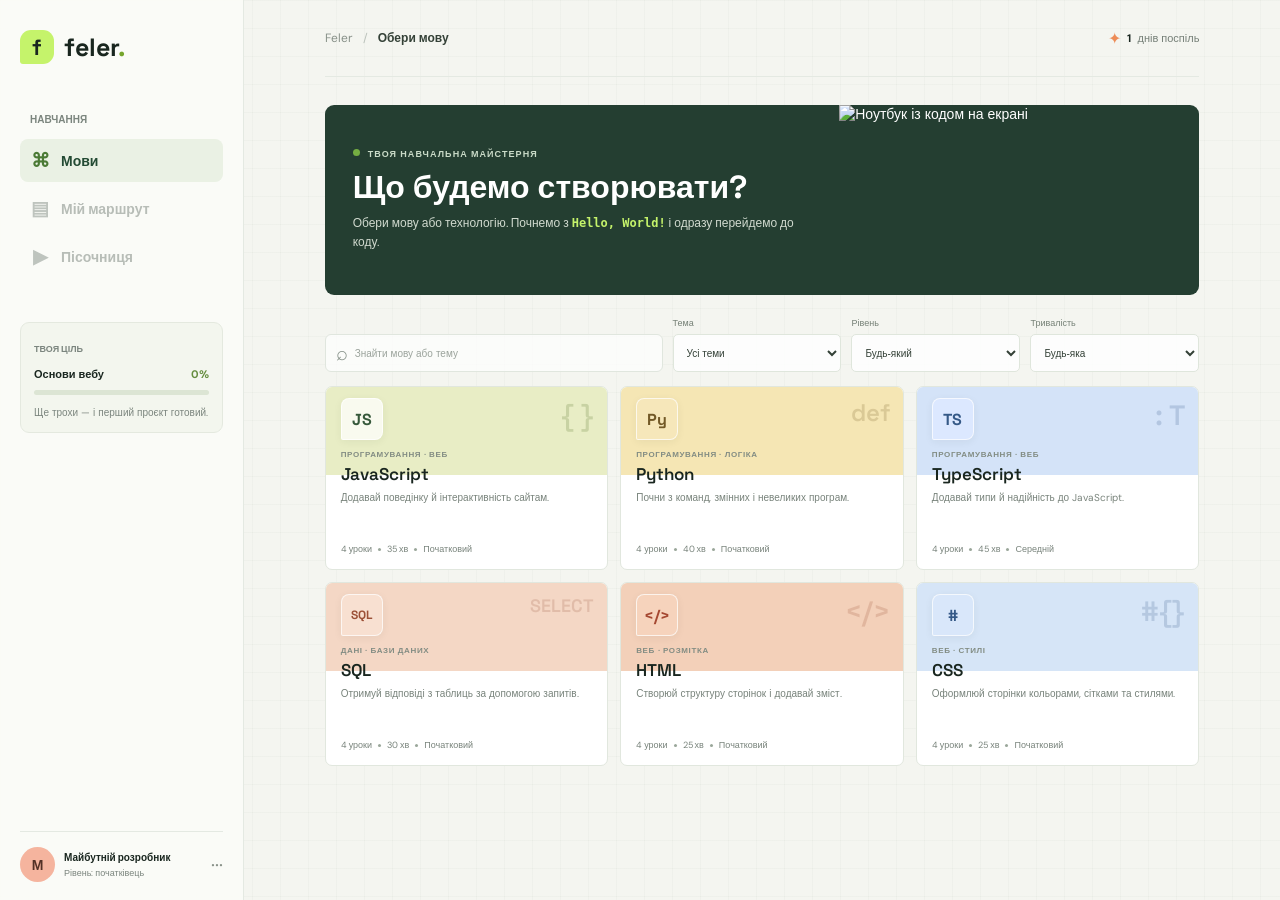
==== feler/index.html @ 8ee1173e "Add files via upload" ====
<!DOCTYPE html>
<html lang="uk">
<head>
    <meta charset="UTF-8">
    <meta name="viewport" content="width=device-width, initial-scale=1.0">
    <meta name="theme-color" content="#f4f5f0">
    <meta name="description" content="Feler — інтерактивні маршрути з JavaScript, TypeScript, Python, SQL, HTML та CSS.">
    <title>Feler — вчися створювати веб</title>
    <link rel="preconnect" href="https://fonts.googleapis.com">
    <link rel="preconnect" href="https://fonts.gstatic.com" crossorigin>
    <link href="https://fonts.googleapis.com/css2?family=DM+Sans:wght@400;500;600;700&family=Space+Grotesk:wght@500;600;700&display=swap" rel="stylesheet">
    <link rel="stylesheet" href="https://cdnjs.cloudflare.com/ajax/libs/codemirror/5.65.16/codemirror.min.css">
    <link rel="stylesheet" href="https://cdnjs.cloudflare.com/ajax/libs/codemirror/5.65.16/theme/material-darker.min.css">
    <link rel="stylesheet" href="style.css">
    <script src="https://cdnjs.cloudflare.com/ajax/libs/codemirror/5.65.16/codemirror.min.js" defer></script>
    <script src="https://cdnjs.cloudflare.com/ajax/libs/codemirror/5.65.16/mode/javascript/javascript.min.js" defer></script>
    <script src="https://cdnjs.cloudflare.com/ajax/libs/codemirror/5.65.16/mode/python/python.min.js" defer></script>
    <script src="https://cdnjs.cloudflare.com/ajax/libs/codemirror/5.65.16/mode/sql/sql.min.js" defer></script>
    <script src="https://cdnjs.cloudflare.com/ajax/libs/codemirror/5.65.16/mode/css/css.min.js" defer></script>
    <script src="https://cdnjs.cloudflare.com/ajax/libs/codemirror/5.65.16/mode/xml/xml.min.js" defer></script>
    <script src="https://cdnjs.cloudflare.com/ajax/libs/codemirror/5.65.16/mode/htmlmixed/htmlmixed.min.js" defer></script>
    <script src="scvirt.js" defer></script>
</head>
<body>
    <div class="app-shell">
        <aside class="sidebar" aria-label="Основна навігація">
            <a class="brand" href="#home" aria-label="Feler, на головну">
                <span class="brand-mark">f</span><span>feler<span class="brand-dot">.</span></span>
            </a>
            <p class="nav-caption">НАВЧАННЯ</p>
            <nav class="side-nav">
                <a class="nav-link is-active" href="#languageGate" id="navLanguages"><span class="nav-icon">⌘</span>Мови</a>
                <a class="nav-link" href="#lessonRail" id="navRoute"><span class="nav-icon">▤</span>Мій маршрут</a>
                <a class="nav-link" href="#sandbox" id="navSandbox"><span class="nav-icon">▶</span>Пісочниця</a>
            </nav>
            <div class="sidebar-course">
                <span class="mini-label">ТВОЯ ЦІЛЬ</span>
                <div class="goal-row"><span>Основи вебу</span><span id="sidebarProgress">0%</span></div>
                <div class="progress-track"><span id="sidebarProgressBar"></span></div>
                <p>Ще трохи — і перший проєкт готовий.</p>
            </div>
            <div class="sidebar-bottom">
                <div class="avatar">М</div>
                <div><strong>Майбутній розробник</strong><span>Рівень: початківець</span></div>
                <span class="more-icon" aria-hidden="true">···</span>
            </div>
        </aside>

        <main id="home" class="main-content">
            <header class="topbar">
                <div class="breadcrumb"><span>Feler</span><span class="crumb-slash">/</span><strong id="breadcrumbLabel">Обери мову</strong></div>
                <div class="topbar-actions">
                    <span class="streak"><span aria-hidden="true">✦</span> <strong id="streakCount">0</strong> днів поспіль</span>
                    <button class="change-language" id="changeLanguage" type="button">Змінити мову</button>
                </div>
            </header>

            <section class="language-gate" id="languageGate" aria-labelledby="languageTitle">
                <div class="language-intro">
                    <div>
                        <p class="eyebrow"><span class="status-dot"></span> ТВОЯ НАВЧАЛЬНА МАЙСТЕРНЯ</p>
                        <h1 id="languageTitle">Що будемо створювати?</h1>
                        <p>Обери мову або технологію. Почнемо з <code>Hello, World!</code> і одразу перейдемо до коду.</p>
                    </div>
                    <img src="https://images.unsplash.com/photo-1498050108023-c5249f4df085?auto=format&fit=crop&w=720&q=80" alt="Ноутбук із кодом на екрані" loading="lazy">
                </div>
                <div class="track-filters" role="group" aria-label="Фільтри навчальних маршрутів">
                    <label class="search-box"><span aria-hidden="true">⌕</span><input id="trackSearch" type="search" placeholder="Знайти мову або тему" aria-label="Знайти мову або тему"></label>
                    <label class="track-filter">Тема<select id="trackTopic"><option value="all">Усі теми</option><option value="web">Веб</option><option value="data">Дані</option><option value="logic">Логіка</option></select></label>
                    <label class="track-filter">Рівень<select id="trackLevel"><option value="all">Будь-який</option><option value="beginner">Початковий</option><option value="intermediate">Середній</option></select></label>
                    <label class="track-filter">Тривалість<select id="trackDuration"><option value="all">Будь-яка</option><option value="short">До 30 хв</option><option value="long">Понад 30 хв</option></select></label>
                </div>
                <div class="track-grid" id="trackGrid">
                    <button class="track-card track-js" type="button" data-track-choice="javascript" data-topic="web logic" data-level="beginner" data-time="35" data-search="javascript js веб логіка інтерактив"><span class="track-symbol">JS</span><span class="track-category">ПРОГРАМУВАННЯ · ВЕБ</span><strong>JavaScript</strong><span class="track-description">Додавай поведінку й інтерактивність сайтам.</span><span class="track-meta">4 уроки <i></i> 35 хв <i></i> Початковий</span></button>
                    <button class="track-card track-python" type="button" data-track-choice="python" data-topic="data logic" data-level="beginner" data-time="40" data-search="python автоматизація дані логіка"><span class="track-symbol">Py</span><span class="track-category">ПРОГРАМУВАННЯ · ЛОГІКА</span><strong>Python</strong><span class="track-description">Почни з команд, змінних і невеликих програм.</span><span class="track-meta">4 уроки <i></i> 40 хв <i></i> Початковий</span></button>
                    <button class="track-card track-typescript" type="button" data-track-choice="typescript" data-topic="web logic" data-level="intermediate" data-time="45" data-search="typescript ts веб типи"><span class="track-symbol">TS</span><span class="track-category">ПРОГРАМУВАННЯ · ВЕБ</span><strong>TypeScript</strong><span class="track-description">Додавай типи й надійність до JavaScript.</span><span class="track-meta">4 уроки <i></i> 45 хв <i></i> Середній</span></button>
                    <button class="track-card track-sql" type="button" data-track-choice="sql" data-topic="data" data-level="beginner" data-time="30" data-search="sql база даних запити"><span class="track-symbol">SQL</span><span class="track-category">ДАНІ · БАЗИ ДАНИХ</span><strong>SQL</strong><span class="track-description">Отримуй відповіді з таблиць за допомогою запитів.</span><span class="track-meta">4 уроки <i></i> 30 хв <i></i> Початковий</span></button>
                    <button class="track-card track-html" type="button" data-track-choice="html" data-topic="web" data-level="beginner" data-time="25" data-search="html розмітка структура веб"><span class="track-symbol">&lt;/&gt;</span><span class="track-category">ВЕБ · РОЗМІТКА</span><strong>HTML</strong><span class="track-description">Створюй структуру сторінок і додавай зміст.</span><span class="track-meta">4 уроки <i></i> 25 хв <i></i> Початковий</span></button>
                    <button class="track-card track-css" type="button" data-track-choice="css" data-topic="web" data-level="beginner" data-time="25" data-search="css стилі дизайн веб"><span class="track-symbol">#</span><span class="track-category">ВЕБ · СТИЛІ</span><strong>CSS</strong><span class="track-description">Оформлюй сторінки кольорами, сітками та стилями.</span><span class="track-meta">4 уроки <i></i> 25 хв <i></i> Початковий</span></button>
                </div>
                <p class="empty-state" id="emptyTracks" hidden>За цими фільтрами маршрутів не знайдено.</p>
            </section>

            <section class="welcome-row" aria-labelledby="welcomeTitle">
                <div>
                    <p class="eyebrow"><span class="status-dot"></span> ТВОЯ НАВЧАЛЬНА МАЙСТЕРНЯ</p>
                    <h1 id="welcomeTitle">Привіт, творцю<span class="heading-mark">.</span></h1>
                    <p class="welcome-copy">Сьогодні — чудовий день, щоб написати перший рядок коду.</p>
                </div>
                <div class="date-chip"><span class="date-icon">◷</span><span id="todayLabel">Твій темп — твоя сила</span></div>
            </section>

            <section class="feature-banner" aria-labelledby="featureTitle">
                <div class="feature-copy">
                    <span class="feature-tag"><span class="tag-dot"></span> ПРОДОВЖУЙ НАВЧАННЯ</span>
                    <h2 id="featureTitle">Веб починається<br>з <em>одного рядка.</em></h2>
                    <p>Збери свій перший інтерактивний сайт — крок за кроком, без зайвої теорії.</p>
                    <a class="feature-button" href="#courses">До уроків <span aria-hidden="true">↗</span></a>
                </div>
                <div class="feature-visual">
                    <img src="https://images.unsplash.com/photo-1498050108023-c5249f4df085?auto=format&fit=crop&w=1100&q=85" alt="Робоче місце розробника з відкритим ноутбуком" loading="lazy">
                    <div class="image-caption"><span class="caption-dot"></span> Твій наступний проєкт чекає</div>
                    <div class="floating-code" aria-hidden="true"><span>01</span> &lt;hello world /&gt;</div>
                </div>
            </section>

            <section class="directions-section" id="directions" aria-labelledby="directionsTitle">
                <div class="section-heading directions-heading">
                    <div><p class="eyebrow">ЗНАЙДИ СВІЙ ШЛЯХ</p><h2 id="directionsTitle">Куди веде код?</h2></div>
                    <p class="directions-intro">Обери напрям — почати можна з нуля.</p>
                </div>
                <div class="direction-grid">
                    <a class="direction-card direction-frontend" href="#courses" data-direction="frontend">
                        <span class="direction-icon" aria-hidden="true">&lt;/&gt;</span>
                        <span class="direction-kicker">01 · ІНТЕРФЕЙСИ</span>
                        <strong>Фронтенд</strong>
                        <span class="direction-description">Створюй сторінки, якими зручно користуватися.</span>
                        <span class="direction-languages">HTML <i></i> CSS <i></i> JavaScript</span>
                    </a>
                    <a class="direction-card direction-backend" href="#courses" data-direction="backend">
                        <span class="direction-icon" aria-hidden="true">{ }</span>
                        <span class="direction-kicker">02 · СЕРВЕРИ Й ДАНІ</span>
                        <strong>Бекенд</strong>
                        <span class="direction-description">Розбирайся, як працюють API, сервери та бази даних.</span>
                        <span class="direction-languages">Node.js <i></i> Python <i></i> SQL</span>
                    </a>
                    <a class="direction-card direction-python" href="#sandbox" data-direction="python">
                        <span class="direction-icon" aria-hidden="true">Py</span>
                        <span class="direction-kicker">03 · АВТОМАТИЗАЦІЯ</span>
                        <strong>Python і дані</strong>
                        <span class="direction-description">Почни з простих програм і досліджуй дані.</span>
                        <span class="direction-languages">Python <i></i> алгоритми <i></i> дані</span>
                    </a>
                </div>
            </section>

            <section class="learning-section" id="courses" aria-labelledby="coursesTitle">
                <div class="section-heading">
                    <div><p class="eyebrow">МАРШРУТ НАВЧАННЯ</p><h2 id="coursesTitle">Обери наступний крок</h2></div>
                    <label class="search-box"><span aria-hidden="true">⌕</span><input id="courseSearch" type="search" placeholder="Знайти урок" aria-label="Знайти урок"></label>
                </div>
                <div class="filter-row" role="group" aria-label="Фільтр уроків">
                    <button class="filter-chip is-selected" type="button" data-filter="all">Усі теми <span>05</span></button>
                    <button class="filter-chip" type="button" data-filter="frontend">Фронтенд</button>
                    <button class="filter-chip" type="button" data-filter="html">HTML</button>
                    <button class="filter-chip" type="button" data-filter="css">CSS</button>
                    <button class="filter-chip" type="button" data-filter="js">JavaScript</button>
                    <button class="filter-chip" type="button" data-filter="backend">Бекенд</button>
                    <button class="filter-chip" type="button" data-filter="python">Python</button>
                </div>
                <div class="course-grid" id="courseGrid">
                    <article class="course-card" data-course="html" data-title="Структура вебсторінки">
                        <div class="course-art art-html"><span class="art-symbol">&lt;/&gt;</span><span class="art-index">01 / 05</span></div>
                        <div class="course-body"><div class="course-meta"><span class="course-type">HTML · ОСНОВИ</span><span class="course-time">12 хв</span></div><h3>Структура вебсторінки</h3><p>Теги, заголовки та семантика — закладаємо фундамент.</p><div class="course-footer"><span class="lesson-state" data-state="html">Ще не розпочато</span><button class="lesson-button" type="button" data-lesson="html" aria-label="Відкрити урок про HTML">↗</button></div></div>
                    </article>
                    <article class="course-card" data-course="css" data-title="Стилі та композиція">
                        <div class="course-art art-css"><span class="art-symbol">{ }</span><span class="art-index">02 / 05</span></div>
                        <div class="course-body"><div class="course-meta"><span class="course-type">CSS · ДИЗАЙН</span><span class="course-time">18 хв</span></div><h3>Стилі та композиція</h3><p>Кольори, відступи й адаптивна сітка для твого сайту.</p><div class="course-footer"><span class="lesson-state" data-state="css">Ще не розпочато</span><button class="lesson-button" type="button" data-lesson="css" aria-label="Відкрити урок про CSS">↗</button></div></div>
                    </article>
                    <article class="course-card" data-course="js" data-title="Перший інтерактив">
                        <div class="course-art art-js"><span class="art-symbol">JS</span><span class="art-index">03 / 05</span></div>
                        <div class="course-body"><div class="course-meta"><span class="course-type">JAVASCRIPT · ЛОГІКА</span><span class="course-time">20 хв</span></div><h3>Перший інтерактив</h3><p>Змінні та функції оживлять будь-яку вебсторінку.</p><div class="course-footer"><span class="lesson-state" data-state="js">Ще не розпочато</span><button class="lesson-button" type="button" data-lesson="js" aria-label="Відкрити урок про JavaScript">↗</button></div></div>
                    </article>
                    <article class="course-card" data-course="backend" data-title="Відповідь сервера">
                        <div class="course-art art-backend"><span class="art-symbol">API</span><span class="art-index">04 / 05</span></div>
                        <div class="course-body"><div class="course-meta"><span class="course-type">БЕКЕНД · NODE.JS</span><span class="course-time">15 хв</span></div><h3>Відповідь сервера</h3><p>Побач, як сервер повертає відповідь на запит.</p><div class="course-footer"><span class="lesson-state" data-state="backend">Ще не розпочато</span><button class="lesson-button" type="button" data-lesson="backend" aria-label="Відкрити урок про відповідь сервера">↗</button></div></div>
                    </article>
                    <article class="course-card" data-course="python" data-title="Перші кроки з Python">
                        <div class="course-art art-python"><span class="art-symbol">Py</span><span class="art-index">05 / 05</span></div>
                        <div class="course-body"><div class="course-meta"><span class="course-type">PYTHON · ОСНОВИ</span><span class="course-time">12 хв</span></div><h3>Перші кроки з Python</h3><p>Змінні, виведення тексту та проста функція.</p><div class="course-footer"><span class="lesson-state" data-state="python">Ще не розпочато</span><button class="lesson-button" type="button" data-lesson="python" aria-label="Відкрити урок про Python">↗</button></div></div>
                    </article>
                </div>
                <p class="empty-state" id="emptyState" hidden>За цим запитом уроків не знайдено.</p>
            </section>

            <section class="sandbox-section" id="sandbox" aria-labelledby="sandboxTitle">
                <div class="section-heading sandbox-heading">
                    <div><p class="eyebrow" id="trackEyebrow">ТВІЙ МАРШРУТ</p><h2 id="sandboxTitle">Пісочниця коду</h2></div>
                    <label class="language-picker">Мова
                        <select id="sandboxLanguage" aria-label="Мова програмування">
                            <option value="html">HTML</option>
                            <option value="css">CSS</option>
                            <option value="javascript">JavaScript</option>
                                <option value="typescript">TypeScript</option>
                            <option value="python">Python</option>
                                <option value="sql">SQL</option>
                        </select>
                    </label>
                </div>
                <div class="route-progress" id="routeProgress" hidden>
                    <div class="route-progress-heading"><strong id="routeName"></strong><span id="routeProgressLabel"></span></div>
                    <div class="progress-track"><span id="routeProgressBar"></span></div>
                    <nav class="lesson-rail" id="lessonRail" aria-label="Уроки маршруту"></nav>
                </div>
                <div class="sandbox-panel">
                    <div class="sandbox-editor editor-wrap">
                        <div class="editor-topbar"><div class="window-dots"><i></i><i></i><i></i></div><span id="sandboxFilename">index.html</span><button class="reset-button" id="resetSandbox" type="button" title="Відновити приклад" aria-label="Відновити приклад">↺</button></div>
                        <label class="visually-hidden" for="sandboxEditor">Код для пісочниці</label>
                        <div class="code-area sandbox-code-area"><span class="line-numbers" id="sandboxLineNumbers" aria-hidden="true">1</span><textarea id="sandboxEditor" spellcheck="false" autocapitalize="off" autocomplete="off" aria-label="Код для пісочниці"></textarea></div>
                        <div class="editor-footer"><span><span class="editor-status-dot"></span><span id="sandboxLanguageLabel">HTML</span></span><button class="run-button" id="runSandbox" type="button" aria-keyshortcuts="Control+Enter"><span aria-hidden="true">▶</span> Запустити й перевірити</button></div>
                    </div>
                    <div class="sandbox-output">
                        <div class="output-heading"><strong id="outputTitle">Попередній перегляд</strong><span class="output-live"><i></i> результат</span></div>
                        <iframe id="sandboxPreview" title="Результат виконання коду" sandbox="allow-scripts"></iframe>
                        <pre id="sandboxConsole" aria-live="polite" hidden></pre>
                    </div>
                </div>
                <p class="sandbox-hint" id="sandboxHint">Зміни приклад і натисни «Запустити й перевірити», щоб побачити результат.</p>
                <button class="next-lesson" id="nextLesson" type="button" hidden>Наступний урок <span aria-hidden="true">→</span></button>
            </section>

            <section class="practice-section" id="practice" aria-labelledby="practiceTitle">
                <div class="practice-heading"><div><p class="eyebrow">МІНІ-ПРАКТИКА</p><h2 id="practiceTitle">Закріпи знання</h2></div><span class="practice-level">Завдання 01 <span>·</span> легке</span></div>
                <div class="practice-panel">
                    <div class="challenge-copy"><span class="challenge-number" id="challengeNumber">01</span><h3 id="challengeTitle">Hello, World!</h3><div class="lesson-teaching"><p class="lesson-explanation" id="lessonExplanation"></p><div class="lesson-example"><div class="lesson-example-top"><span>Приклад</span><span id="lessonExampleLabel"></span></div><pre><code id="lessonExample"></code></pre></div><p class="lesson-example-result" id="lessonExampleResult"></p></div><p class="task-label">ТВОЄ ЗАВДАННЯ</p><p id="challengePrompt">Запусти першу програму й подивись на результат.</p><div class="lesson-tools"><button id="showHint" type="button">Підказка</button><button id="showSolution" type="button" disabled>Рішення</button></div><p class="lesson-hint" id="lessonHint" hidden></p><pre class="lesson-solution" id="lessonSolution" hidden></pre><div class="test-list"><span>✓</span> Перевірка результату</div><div class="feedback" id="feedback" role="status" aria-live="polite">Запусти код, щоб перевірити завдання.</div></div>
                    <div class="editor-wrap"><div class="editor-topbar"><div class="window-dots"><i></i><i></i><i></i></div><span id="editorFilename">script.js</span><button class="reset-button" id="resetCode" type="button" title="Відновити початковий код" aria-label="Відновити початковий код">↺</button></div><label class="visually-hidden" for="codeEditor">Редактор коду</label><div class="code-area"><span class="line-numbers" id="lineNumbers" aria-hidden="true">1<br>2<br>3</span><textarea id="codeEditor" spellcheck="false" autocapitalize="off" autocomplete="off" aria-label="Редактор коду"></textarea></div><div class="editor-footer"><span><span class="editor-status-dot"></span> JavaScript</span><button class="run-button" id="checkCode" type="button" aria-keyshortcuts="Control+Enter"><span aria-hidden="true">▶</span> Перевірити</button></div></div>
                </div>
            </section>

            <footer class="page-footer"><span>feler<span class="brand-dot">.</span> <span class="footer-note">Навчайся. Створюй. Повторюй.</span></span><a href="#home">Нагору ↑</a></footer>
        </main>
    </div>
</body>
</html>
---- feler/style.css ----
:root {
    color-scheme: light;
    --ink: #19261f;
    --muted: #7b857e;
    --line: #e4e9e2;
    --paper: #f4f5f0;
    --white: #fff;
    --green: #c5f36b;
    --green-dark: #244b34;
    --coral: #f17c61;
    --blue: #dce8ff;
    --display: "Space Grotesk", "Trebuchet MS", sans-serif;
    --body: "DM Sans", "Segoe UI", sans-serif;
}

* { box-sizing: border-box; }

html { scroll-behavior: smooth; scroll-padding-top: 28px; }

body {
    margin: 0;
    background-color: var(--paper);
    background-image: linear-gradient(rgba(34, 59, 42, .025) 1px, transparent 1px), linear-gradient(90deg, rgba(34, 59, 42, .025) 1px, transparent 1px);
    background-size: 28px 28px;
    color: var(--ink);
    font-family: var(--body);
    font-size: 14px;
    -webkit-font-smoothing: antialiased;
}

button, input, textarea { font: inherit; }
button, a { -webkit-tap-highlight-color: transparent; }
button:focus-visible, a:focus-visible, input:focus-visible, textarea:focus-visible { outline: 3px solid rgba(83, 132, 73, .55); outline-offset: 3px; }
a { color: inherit; text-decoration: none; }

.app-shell { min-height: 100vh; }

.sidebar {
    position: fixed;
    inset: 0 auto 0 0;
    z-index: 3;
    display: flex;
    width: 244px;
    flex-direction: column;
    padding: 30px 20px 18px;
    border-right: 1px solid var(--line);
    background: rgba(250, 251, 247, .95);
    backdrop-filter: blur(16px);
}

.brand { display: inline-flex; align-items: center; gap: 10px; width: fit-content; font: 700 25px var(--display); letter-spacing: 0; }
.brand-mark { display: grid; width: 34px; height: 34px; place-items: center; border-radius: 11px 11px 11px 3px; background: var(--green); font: 700 22px var(--display); }
.brand-dot, .heading-mark { color: #75a52d; }
.nav-caption, .mini-label, .eyebrow { color: var(--muted); font-size: 10px; font-weight: 700; letter-spacing: 0; }
.nav-caption { margin: 49px 0 13px 10px; }
.side-nav { display: grid; gap: 5px; }
.nav-link { display: flex; min-height: 43px; align-items: center; gap: 12px; padding: 0 11px; border-radius: 8px; color: #667169; font-weight: 600; transition: background .18s ease, color .18s ease; }
.nav-link:hover, .nav-link.is-active { background: #eaf1e4; color: var(--green-dark); }
.nav-link.is-active { font-weight: 700; }
.nav-icon { width: 18px; color: #758078; font-size: 19px; text-align: center; }
.nav-link.is-active .nav-icon { color: #4b7a35; }

.sidebar-course { margin-top: 44px; padding: 15px 13px 12px; border: 1px solid #e4e9df; border-radius: 9px; background: #f3f6ee; }
.mini-label { font-size: 9px; }
.goal-row { display: flex; justify-content: space-between; margin-top: 11px; font-size: 11px; font-weight: 700; }
.goal-row span:last-child { color: #658d3f; }
.progress-track { overflow: hidden; height: 5px; margin-top: 9px; border-radius: 8px; background: #dce5d4; }
.progress-track span { display: block; width: 0; height: 100%; border-radius: inherit; background: #81b33f; transition: width .45s ease; }
.sidebar-course p { margin: 10px 0 0; color: var(--muted); font-size: 10px; line-height: 1.5; }
.sidebar-bottom { display: flex; align-items: center; gap: 9px; margin-top: auto; padding: 15px 0 0; border-top: 1px solid var(--line); }
.avatar, .profile-button { display: grid; flex: 0 0 auto; width: 35px; height: 35px; place-items: center; border: 0; border-radius: 50%; background: #f5b49e; color: #543126; font-weight: 700; }
.sidebar-bottom strong, .sidebar-bottom span { display: block; }
.sidebar-bottom strong { font-size: 10px; }
.sidebar-bottom div:nth-child(2) span { margin-top: 3px; color: var(--muted); font-size: 9px; }
.more-icon { margin-left: auto; color: #889188; font-size: 20px; }

.main-content { max-width: 1520px; min-width: 0; margin-left: 244px; padding: 0 6.3% 30px; }
.topbar { display: flex; min-height: 77px; align-items: center; justify-content: space-between; border-bottom: 1px solid var(--line); }
.breadcrumb, .topbar-actions { display: flex; align-items: center; }
.breadcrumb { gap: 10px; color: #889189; font-size: 12px; }
.breadcrumb strong { color: #344137; font-weight: 600; }
.crumb-slash { color: #bac1ba; }
.topbar-actions { gap: 20px; }
.streak { display: flex; align-items: center; gap: 6px; color: #757f77; font-size: 11px; }
.streak > span { color: #ed8c57; font-size: 16px; }
.streak strong { color: var(--ink); }
.profile-button { width: 33px; height: 33px; cursor: pointer; }

.welcome-row { display: flex; min-height: 146px; align-items: center; justify-content: space-between; gap: 20px; padding: 28px 0 23px; }
.eyebrow { margin: 0 0 10px; font-size: 9px; letter-spacing: .12em; }
.status-dot, .tag-dot, .caption-dot, .editor-status-dot { display: inline-block; width: 7px; height: 7px; border-radius: 50%; background: #75ae42; }
.status-dot { margin: 0 5px 1px 0; }
h1, h2, h3, p { margin-top: 0; }
h1, h2, h3 { font-family: var(--display); letter-spacing: 0; }
.welcome-row h1 { margin: 0; font-size: clamp(29px, 3vw, 38px); line-height: 1.08; }
.welcome-copy { margin: 9px 0 0; color: #7e887f; font-size: 12px; }
.date-chip { display: flex; align-items: center; gap: 8px; padding: 10px 12px; border: 1px solid #e4e8df; border-radius: 7px; background: rgba(255, 255, 255, .56); color: #68746b; font-size: 10px; white-space: nowrap; }
.date-icon { color: #789b53; font-size: 17px; }

.feature-banner { position: relative; display: grid; min-height: 260px; grid-template-columns: 1fr .96fr; overflow: hidden; border-radius: 10px; background: #243e31; color: #fff; animation: arrive .55s both; }
.feature-banner::before { position: absolute; top: -80px; left: 45%; width: 280px; height: 360px; border: 1px solid rgba(204, 242, 139, .12); border-radius: 50%; content: ""; transform: rotate(35deg); pointer-events: none; }
.feature-copy { position: relative; z-index: 1; align-self: center; padding: 29px 20px 30px 36px; }
.feature-tag { display: flex; align-items: center; gap: 7px; color: #d5e8c4; font-size: 8px; font-weight: 700; letter-spacing: .12em; }
.tag-dot { width: 6px; height: 6px; background: var(--green); }
.feature-copy h2 { margin: 17px 0 10px; font-size: clamp(27px, 3.1vw, 39px); line-height: 1.04; }
.feature-copy h2 em { color: var(--green); font-style: normal; }
.feature-copy p { max-width: 340px; margin-bottom: 17px; color: #c3d0c5; font-size: 11px; line-height: 1.6; }
.feature-button { display: inline-flex; min-height: 35px; align-items: center; gap: 14px; padding: 0 13px; border-radius: 5px; background: var(--green); color: #203525; font-size: 10px; font-weight: 700; transition: transform .18s ease, background .18s ease; }
.feature-button:hover { background: #d5ff87; transform: translateY(-2px); }
.feature-button span { font-size: 15px; }
.feature-visual { position: relative; min-height: 260px; margin: 13px 13px 13px 0; overflow: hidden; border-radius: 6px; background: #728176; }
.feature-visual::after { position: absolute; inset: 0; background: linear-gradient(90deg, rgba(24, 44, 33, .18), transparent 65%), linear-gradient(0deg, rgba(20, 34, 26, .5), transparent 55%); content: ""; }
.feature-visual img { width: 100%; height: 100%; position: absolute; inset: 0; object-fit: cover; }
.image-caption { position: absolute; z-index: 1; bottom: 14px; left: 14px; display: flex; align-items: center; gap: 7px; color: #fff; font-size: 9px; }
.caption-dot { width: 6px; height: 6px; background: var(--green); }
.floating-code { position: absolute; z-index: 1; top: 18px; right: 13px; padding: 9px 11px; border: 1px solid rgba(255,255,255,.25); border-radius: 5px; background: rgba(30, 42, 34, .63); color: #e8f2e2; font: 10px ui-monospace, SFMono-Regular, Consolas, monospace; backdrop-filter: blur(8px); }
.floating-code span { padding-right: 7px; color: var(--green); }

.learning-section { padding-top: 36px; }
.section-heading, .practice-heading { display: flex; align-items: end; justify-content: space-between; gap: 18px; }
.section-heading .eyebrow, .practice-heading .eyebrow { margin-bottom: 6px; }
.section-heading h2, .practice-heading h2 { margin: 0; font-size: 22px; }
.search-box { display: flex; width: 190px; height: 34px; align-items: center; gap: 7px; padding: 0 10px; border: 1px solid #e0e6de; border-radius: 6px; background: rgba(255,255,255,.7); color: #859087; }
.search-box > span { font-size: 20px; line-height: 1; }
.search-box input { width: 100%; min-width: 0; padding: 0; border: 0; outline: 0; background: transparent; color: var(--ink); font-size: 10px; }
.search-box input::placeholder { color: #9ba39c; }
.filter-row { display: flex; flex-wrap: wrap; gap: 7px; margin: 18px 0 13px; }
.filter-chip { display: inline-flex; min-height: 27px; align-items: center; gap: 7px; padding: 0 10px; border: 1px solid #e4e8e1; border-radius: 5px; background: rgba(255,255,255,.5); color: #738076; cursor: pointer; font-size: 9px; transition: all .18s ease; }
.filter-chip:hover, .filter-chip.is-selected { border-color: #b8caa7; background: #eaf1e4; color: #36583a; }
.filter-chip span { color: #91a085; font-size: 8px; }
.course-grid { display: grid; grid-template-columns: repeat(3, minmax(0, 1fr)); gap: 13px; }
.course-card { min-width: 0; overflow: hidden; border: 1px solid #e4e8e2; border-radius: 8px; background: #fff; transition: border-color .2s ease, transform .2s ease, box-shadow .2s ease; animation: arrive .45s both; }
.course-card:hover { border-color: #c6d2bd; box-shadow: 0 9px 20px rgba(37, 60, 40, .07); transform: translateY(-3px); }
.course-card[hidden] { display: none; }
.course-art { position: relative; display: grid; height: 96px; place-items: center; overflow: hidden; }
.course-art::before, .course-art::after { position: absolute; width: 105px; height: 105px; border: 1px solid rgba(37, 56, 41, .1); border-radius: 50%; content: ""; }
.course-art::before { transform: translate(-41px, 24px); }
.course-art::after { transform: translate(71px, -36px); }
.art-html { background: #f6d3bc; color: #a54831; }
.art-css { background: #cfe0fb; color: #355987; }
.art-js { background: #e6edb9; color: #5a7125; }
.art-backend { background: #d6e4f6; color: #3b5d89; }
.art-python { background: #e5ecc1; color: #596f2c; }
.art-symbol { position: relative; z-index: 1; font: 700 32px var(--display); letter-spacing: 0; }
.art-index { position: absolute; right: 10px; bottom: 9px; color: rgba(38, 53, 40, .56); font: 9px ui-monospace, SFMono-Regular, Consolas, monospace; }
.course-body { padding: 13px 13px 12px; }
.course-meta { display: flex; justify-content: space-between; gap: 8px; color: #929a92; font-size: 8px; }
.course-type { color: #6f8664; font-weight: 700; letter-spacing: .09em; }
.course-time { white-space: nowrap; }
.course-body h3 { margin: 10px 0 5px; font-size: 14px; }
.course-body > p { min-height: 32px; margin: 0; color: #818b82; font-size: 9px; line-height: 1.55; }
.course-footer { display: flex; align-items: center; justify-content: space-between; margin-top: 11px; padding-top: 9px; border-top: 1px solid #eef0ec; }
.lesson-state { color: #909990; font-size: 9px; }
.lesson-state.is-done { color: #547d37; }
.lesson-button { display: grid; width: 26px; height: 26px; place-items: center; border: 1px solid #dfe6da; border-radius: 5px; background: #f9fbf7; color: #52644f; cursor: pointer; font-size: 14px; transition: background .18s ease, transform .18s ease; }
.lesson-button:hover { background: var(--green); transform: translate(1px, -1px); }
.empty-state { padding: 28px; color: var(--muted); text-align: center; }

.directions-section { padding-top: 37px; }
.directions-heading { margin-bottom: 14px; }
.directions-intro { margin: 0 0 2px; color: #818b82; font-size: 10px; }
.direction-grid { display: grid; grid-template-columns: repeat(3, minmax(0, 1fr)); gap: 12px; }
.direction-card { position: relative; display: flex; min-height: 178px; flex-direction: column; align-items: flex-start; overflow: hidden; padding: 15px; border: 1px solid #e3e8df; border-radius: 8px; background: #fff; transition: transform .18s ease, border-color .18s ease; }
.direction-card:hover { transform: translateY(-2px); border-color: #b7c7ac; }
.direction-icon { display: grid; width: 35px; height: 35px; place-items: center; margin-bottom: 12px; border-radius: 8px 8px 8px 2px; font: 700 15px var(--display); }
.direction-frontend .direction-icon { background: #f8e0d1; color: #a95339; }
.direction-backend .direction-icon { background: #dce8ff; color: #3c5e89; }
.direction-python .direction-icon { background: #e6edbd; color: #5c762b; }
.direction-kicker { color: #929a92; font-size: 8px; font-weight: 700; letter-spacing: .08em; }
.direction-card strong { margin-top: 5px; font: 600 17px var(--display); }
.direction-description { max-width: 260px; margin-top: 5px; color: #7c877e; font-size: 10px; line-height: 1.5; }
.direction-languages { display: flex; align-items: center; gap: 6px; margin-top: auto; padding-top: 12px; color: #5f7061; font: 600 9px var(--body); }
.direction-languages i { width: 3px; height: 3px; border-radius: 50%; background: #9aa79a; }

.practice-section { padding-top: 38px; }
.practice-heading { margin-bottom: 14px; }
.practice-level { padding: 6px 9px; border: 1px solid #e1e8dc; border-radius: 5px; color: #778276; font-size: 9px; }
.practice-level span { padding: 0 3px; color: #b8c1b6; }
.practice-panel { display: grid; grid-template-columns: .82fr 1.18fr; gap: 22px; padding: 17px; border: 1px solid #e1e7de; border-radius: 9px; background: rgba(255,255,255,.76); }
.challenge-copy { padding: 5px 2px 3px; }
.challenge-number { display: inline-grid; width: 27px; height: 27px; place-items: center; border-radius: 7px; background: #eff4e9; color: #69864e; font: 700 10px var(--display); }
.challenge-copy h3 { margin: 12px 0 6px; font-size: 16px; }
.challenge-copy > p { max-width: 320px; margin: 0; color: #778179; font-size: 10px; line-height: 1.7; }
.challenge-copy code { padding: 1px 4px; border-radius: 3px; background: #edf1e9; color: #496a3d; font-size: 9px; }
.test-list { display: flex; align-items: center; gap: 6px; margin-top: 15px; color: #63745f; font-size: 9px; }
.test-list > span { color: #6ba040; font-size: 12px; }
.test-count { margin-left: 3px; color: #9aa39b; }
.feedback { min-height: 30px; margin-top: 11px; color: #8b958c; font-size: 9px; line-height: 1.5; }
.feedback.is-success { color: #4b7834; }
.feedback.is-error { color: #b75443; }
.editor-wrap { overflow: hidden; border-radius: 7px; background: #1f2b25; color: #e1e9df; }
.editor-topbar, .editor-footer { display: flex; height: 34px; align-items: center; justify-content: space-between; padding: 0 11px; background: #29372f; color: #9baa9d; font-size: 9px; }
.window-dots { display: flex; gap: 4px; }
.window-dots i { width: 6px; height: 6px; border-radius: 50%; background: #e0846e; }
.window-dots i:nth-child(2) { background: #e8bd67; }
.window-dots i:nth-child(3) { background: #8abe68; }
.reset-button { padding: 0 4px; border: 0; background: none; color: #b9c7bb; cursor: pointer; font-size: 17px; }
.reset-button:hover { color: var(--green); }
.code-area { display: flex; min-height: 100px; padding: 10px 9px; font: 11px/1.65 ui-monospace, SFMono-Regular, Consolas, monospace; }
.line-numbers { min-width: 22px; padding-right: 8px; color: #718177; text-align: right; user-select: none; }
.code-area textarea { width: 100%; min-height: 80px; resize: vertical; border: 0; outline: 0; background: transparent; color: #d4ee9e; font: inherit; tab-size: 2; white-space: pre; }
.code-area textarea:focus-visible { outline: 0; }
.editor-footer { height: 40px; border-top: 1px solid #39473f; }
.editor-footer > span { display: flex; align-items: center; gap: 6px; }
.editor-status-dot { width: 6px; height: 6px; background: #a6cf6d; }
.run-button { display: flex; min-height: 26px; align-items: center; gap: 7px; padding: 0 10px; border: 0; border-radius: 4px; background: var(--green); color: #233323; cursor: pointer; font-size: 9px; font-weight: 700; transition: background .18s ease, transform .18s ease; }
.run-button:hover { background: #d9ff92; transform: translateY(-1px); }
.run-button span { font-size: 8px; }
.visually-hidden { position: absolute; width: 1px; height: 1px; overflow: hidden; clip: rect(0, 0, 0, 0); white-space: nowrap; clip-path: inset(50%); }

.sandbox-section { padding-top: 40px; }
.sandbox-heading { margin-bottom: 14px; }
.language-picker { display: flex; align-items: center; gap: 8px; color: #758076; font-size: 10px; }
.language-picker select { min-width: 126px; height: 34px; padding: 0 28px 0 10px; border: 1px solid #dfe6dc; border-radius: 5px; background: #fff; color: #344137; font-weight: 600; }
.sandbox-panel { display: grid; grid-template-columns: 1fr 1fr; gap: 12px; }
.sandbox-editor { min-width: 0; }
.sandbox-code-area { min-height: 250px; }
.sandbox-code-area textarea { min-height: 230px; }
.sandbox-output { min-width: 0; overflow: hidden; border: 1px solid #e1e7de; border-radius: 7px; background: #fff; }
.output-heading { display: flex; height: 34px; align-items: center; justify-content: space-between; padding: 0 11px; border-bottom: 1px solid #e8ece6; color: #4d5e51; font-size: 9px; }
.output-live { display: flex; align-items: center; gap: 5px; color: #879188; font-size: 8px; }
.output-live i { width: 6px; height: 6px; border-radius: 50%; background: #79ac4b; }
.sandbox-output iframe { display: block; width: 100%; height: 272px; border: 0; background: #fff; }
.sandbox-output iframe[hidden] { display: none; }
.sandbox-output pre { min-height: 272px; max-height: 272px; overflow: auto; margin: 0; padding: 14px; background: #1f2b25; color: #d4ee9e; font: 11px/1.65 ui-monospace, SFMono-Regular, Consolas, monospace; white-space: pre-wrap; }
.sandbox-output pre[hidden] { display: none; }
.sandbox-hint { min-height: 16px; margin: 9px 0 0; color: #828d83; font-size: 9px; line-height: 1.5; }

.page-footer { display: flex; justify-content: space-between; margin-top: 32px; padding-top: 13px; border-top: 1px solid var(--line); color: #67746a; font: 700 11px var(--display); }
.page-footer .brand-dot { font-size: 15px; }
.footer-note { margin-left: 8px; color: #939c93; font: 400 9px var(--body); }
.page-footer a { color: #78847a; font: 500 9px var(--body); }
.page-footer a:hover { color: var(--green-dark); }

@keyframes arrive { from { opacity: 0; transform: translateY(8px); } to { opacity: 1; transform: translateY(0); } }

@media (min-width: 1500px) { .main-content { padding-right: 8%; padding-left: 8%; } }
@media (max-width: 1050px) {
    .sidebar { width: 205px; padding-right: 15px; padding-left: 15px; }
    .main-content { margin-left: 205px; padding-right: 4%; padding-left: 4%; }
    .course-grid { gap: 9px; }
    .course-body { padding-right: 10px; padding-left: 10px; }
    .feature-banner { grid-template-columns: 1fr .82fr; }
}
@media (max-width: 760px) {
    .sidebar { position: sticky; top: 0; width: 100%; height: 58px; flex-direction: row; align-items: center; justify-content: space-between; padding: 0 18px; border-right: 0; border-bottom: 1px solid var(--line); }
    .brand { gap: 7px; font-size: 21px; }
    .brand-mark { width: 29px; height: 29px; border-radius: 9px 9px 9px 3px; font-size: 19px; }
    .nav-caption, .sidebar-course, .sidebar-bottom { display: none; }
    .side-nav { display: flex; gap: 3px; }
    .nav-link { min-height: 34px; gap: 6px; padding: 0 8px; font-size: 10px; }
    .nav-icon { width: auto; font-size: 15px; }
    .main-content { margin: 0; padding: 0 22px 25px; }
    .topbar { min-height: 56px; }
    .welcome-row { min-height: 126px; padding: 24px 0 20px; }
    .date-chip { display: none; }
    .feature-banner { min-height: 230px; grid-template-columns: 1fr .72fr; }
    .feature-copy { padding-left: 24px; }
    .feature-visual { min-height: 204px; }
    .course-grid { grid-template-columns: repeat(2, minmax(0, 1fr)); }
    .course-card:last-child { grid-column: 1 / -1; display: grid; grid-template-columns: .7fr 1fr; }
    .course-card:last-child .course-art { height: 100%; min-height: 150px; }
    .direction-grid { grid-template-columns: repeat(2, minmax(0, 1fr)); }
    .direction-card:last-child { grid-column: 1 / -1; }
    .sandbox-panel { grid-template-columns: 1fr; }
}
@media (max-width: 520px) {
    body { background-size: 22px 22px; }
    .sidebar { height: 54px; padding: 0 12px; }
    .side-nav { gap: 0; }
    .nav-icon { display: none; }
    .nav-link { gap: 4px; padding: 0 4px; font-size: 9px; }
    .main-content { padding-right: 15px; padding-left: 15px; }
    .breadcrumb { font-size: 10px; }
    .topbar-actions { gap: 10px; }
    .streak { gap: 4px; font-size: 9px; }
    .profile-button { width: 29px; height: 29px; }
    .welcome-row { min-height: 119px; }
    .welcome-row h1 { font-size: 29px; }
    .welcome-copy { max-width: 290px; font-size: 10px; line-height: 1.5; }
    .feature-banner { display: block; min-height: 0; }
    .feature-copy { padding: 24px 22px 20px; }
    .feature-copy h2 { margin: 13px 0 8px; font-size: 31px; }
    .feature-copy p { margin-bottom: 13px; font-size: 10px; }
    .feature-visual { min-height: 145px; margin: 0 10px 10px; }
    .feature-visual img { object-position: center 54%; }
    .floating-code { top: 10px; right: 10px; font-size: 8px; }
    .learning-section { padding-top: 29px; }
    .section-heading, .practice-heading { align-items: start; }
    .section-heading { flex-direction: column; gap: 12px; }
    .section-heading h2, .practice-heading h2 { font-size: 20px; }
    .search-box { width: 100%; }
    .filter-row { gap: 5px; margin-top: 13px; }
    .filter-chip { min-height: 26px; padding: 0 8px; font-size: 9px; }
    .course-grid { grid-template-columns: 1fr; gap: 10px; }
    .course-card, .course-card:last-child { display: grid; grid-column: auto; grid-template-columns: 104px minmax(0, 1fr); }
    .course-art, .course-card:last-child .course-art { height: 100%; min-height: 150px; }
    .art-symbol { font-size: 25px; }
    .course-body { display: flex; flex-direction: column; justify-content: center; padding: 11px; }
    .course-body h3 { margin-top: 8px; font-size: 13px; }
    .course-body > p { min-height: 0; font-size: 9px; }
    .course-footer { margin-top: 9px; padding-top: 7px; }
    .directions-section { padding-top: 30px; }
    .directions-heading { flex-direction: column; gap: 7px; }
    .direction-grid { grid-template-columns: 1fr; gap: 8px; }
    .direction-card, .direction-card:last-child { min-height: 153px; grid-column: auto; }
    .direction-description { max-width: 320px; }
    .practice-section { padding-top: 30px; }
    .practice-heading { align-items: center; }
    .practice-level { padding: 5px 6px; font-size: 9px; white-space: nowrap; }
    .practice-panel { grid-template-columns: 1fr; gap: 7px; padding: 13px; }
    .challenge-copy h3 { margin-top: 9px; }
    .feedback { min-height: 19px; margin-top: 8px; }
    .code-area { min-height: 100px; }
    .sandbox-section { padding-top: 32px; }
    .sandbox-heading { align-items: center; flex-direction: row; }
    .language-picker { gap: 5px; font-size: 9px; }
    .language-picker select { min-width: 105px; height: 31px; padding-left: 7px; font-size: 10px; }
    .sandbox-code-area { min-height: 210px; }
    .sandbox-code-area textarea { min-height: 190px; }
    .sandbox-output iframe, .sandbox-output pre { height: 220px; min-height: 220px; max-height: 220px; }
    .page-footer { margin-top: 24px; }
    .footer-note { display: block; margin: 3px 0 0; }
}

@media (prefers-reduced-motion: reduce) {
    *, *::before, *::after { scroll-behavior: auto !important; animation-duration: .01ms !important; animation-iteration-count: 1 !important; transition-duration: .01ms !important; }
}

[hidden] { display: none !important; }

.change-language {
    min-height: 32px;
    padding: 0 11px;
    border: 1px solid var(--line);
    border-radius: 5px;
    background: var(--white);
    color: #536257;
    cursor: pointer;
    font-size: 10px;
    font-weight: 600;
}
.change-language:hover { border-color: #b8caa7; background: #eaf1e4; }
.needs-track .change-language { display: none; }
.needs-track .welcome-row, .needs-track .feature-banner, .needs-track .directions-section,
.needs-track .learning-section, .needs-track .sandbox-section, .needs-track .practice-section,
.needs-track .page-footer, .is-learning .language-gate, .is-learning .welcome-row,
.is-learning .feature-banner, .is-learning .directions-section, .is-learning .learning-section,
.is-learning .practice-section, .is-learning .page-footer { display: none !important; }
.needs-track #navRoute, .needs-track #navSandbox { opacity: .45; pointer-events: none; }
.language-gate { padding-top: 28px; animation: arrive .35s both; }
.language-intro {
    display: grid;
    min-height: 190px;
    grid-template-columns: 1fr minmax(220px, .7fr);
    align-items: stretch;
    overflow: hidden;
    border-radius: 9px;
    background: #243e31;
    color: #fff;
}
.language-intro > div { align-self: center; padding: 23px 28px; }
.language-intro .eyebrow { color: #cadbc8; }
.language-intro h1 { margin: 0 0 9px; font-size: 32px; line-height: 1.1; }
.language-intro p:last-child { max-width: 490px; margin: 0; color: #d1dacf; font-size: 12px; line-height: 1.6; }
.language-intro code { color: var(--green); font: 600 12px ui-monospace, SFMono-Regular, Consolas, monospace; }
.language-intro img { width: 100%; height: 100%; min-height: 190px; object-fit: cover; }
.track-filters { display: grid; grid-template-columns: minmax(180px, 1.4fr) repeat(3, minmax(120px, .7fr)); align-items: end; gap: 10px; margin: 22px 0 14px; }
.track-filters .search-box { width: 100%; height: 38px; }
.track-filter { display: grid; gap: 5px; color: #758076; font-size: 9px; }
.track-filter select { width: 100%; min-width: 0; height: 38px; padding: 0 9px; border: 1px solid #dfe6dc; border-radius: 5px; background: rgba(255,255,255,.85); color: #344137; font-size: 10px; }
.track-grid { display: grid; grid-template-columns: repeat(3, minmax(0, 1fr)); gap: 12px; }
.track-card {
    --track-band: #e7edcf;
    --track-motif: rgba(53, 82, 47, .18);
    position: relative;
    display: flex;
    min-width: 0;
    min-height: 184px;
    flex-direction: column;
    align-items: flex-start;
    overflow: hidden;
    padding: 0 15px 14px;
    border: 1px solid #e1e7de;
    border-radius: 7px;
    background: #fff;
    color: var(--ink);
    cursor: pointer;
    text-align: left;
    transition: border-color .18s ease, transform .18s ease, box-shadow .18s ease;
}
.track-card::before { position: absolute; z-index: 0; inset: 0 0 auto; height: 88px; background: var(--track-band); content: ""; transition: filter .18s ease; }
.track-card::after { position: absolute; z-index: 0; top: 14px; right: 13px; color: var(--track-motif); content: "{ }"; font: 600 28px/1 var(--display); pointer-events: none; }
.track-card > * { position: relative; z-index: 1; }
.track-js { --track-band: #e8edc5; --track-motif: rgba(75, 103, 30, .2); }
.track-js::after { content: "{ }"; }
.track-python { --track-band: #f5e6b4; --track-motif: rgba(112, 84, 31, .2); }
.track-python::after { content: "def"; font-size: 24px; }
.track-typescript { --track-band: #d4e3f8; --track-motif: rgba(49, 83, 133, .2); }
.track-typescript::after { content: ": T"; }
.track-sql { --track-band: #f4d7c5; --track-motif: rgba(145, 73, 48, .19); }
.track-sql::after { content: "SELECT"; font-size: 18px; }
.track-html { --track-band: #f3d0b9; --track-motif: rgba(148, 68, 45, .19); }
.track-html::after { content: "</>"; }
.track-css { --track-band: #d6e5f7; --track-motif: rgba(48, 84, 133, .2); }
.track-css::after { content: "#{}"; }
.track-card:hover { transform: translateY(-2px); border-color: #a9bd99; box-shadow: 0 8px 20px rgba(37,60,40,.07); }
.track-card:hover::before { filter: saturate(1.12) brightness(.99); }
.track-card:focus-visible { outline: 3px solid rgba(83,132,73,.55); outline-offset: 2px; }
.track-symbol { display: grid; width: 42px; height: 42px; place-items: center; margin: 11px 0 9px; border: 1px solid rgba(255,255,255,.72); border-radius: 8px 8px 8px 2px; background: rgba(255,255,255,.72); box-shadow: 0 2px 8px rgba(39,56,41,.06); color: #36583a; font: 700 16px var(--display); }
.track-python .track-symbol { background: #f6e7ba; color: #725927; }
.track-typescript .track-symbol { background: #dce8ff; color: #355987; }
.track-sql .track-symbol { background: #f8e0d1; color: #9c5037; font-size: 12px; }
.track-html .track-symbol { background: #f6d3bc; color: #a54831; }
.track-css .track-symbol { background: #d9e7fa; color: #355987; }
.track-category { color: #828c83; font-size: 8px; font-weight: 700; letter-spacing: .08em; }
.track-card strong { margin-top: 4px; font: 600 17px var(--display); }
.track-description { margin-top: 5px; color: #78837b; font-size: 10px; line-height: 1.5; }
.track-meta { display: flex; align-items: center; gap: 6px; margin-top: auto; padding-top: 12px; color: #78837b; font-size: 9px; }
.track-meta i { width: 3px; height: 3px; border-radius: 50%; background: #9aa79a; }
.track-card[hidden] { display: none; }

.is-learning .sandbox-section { display: block; padding-top: 25px; }
.sandbox-heading { scroll-margin-top: 18px; }
.route-progress { margin: 17px 0 13px; padding: 13px 14px; border: 1px solid #e1e7de; border-radius: 7px; background: rgba(255,255,255,.76); }
.route-progress-heading { display: flex; justify-content: space-between; gap: 10px; margin-bottom: 8px; color: #47564a; font-size: 10px; }
.route-progress-heading span { color: #818c82; }
.route-progress .progress-track { height: 4px; margin: 0; }
.lesson-rail { display: grid; grid-template-columns: repeat(4, minmax(0, 1fr)); gap: 7px; margin-top: 12px; }
.rail-step { display: flex; min-width: 0; min-height: 39px; align-items: center; gap: 7px; padding: 5px 8px; border: 1px solid #e2e7e0; border-radius: 5px; background: #fff; color: #566459; cursor: pointer; text-align: left; }
.rail-step > span { color: #94a093; font: 10px ui-monospace, SFMono-Regular, Consolas, monospace; }
.rail-step strong { overflow: hidden; font-size: 9px; font-weight: 600; text-overflow: ellipsis; white-space: nowrap; }
.rail-step.is-active { border-color: #94b47a; background: #edf4e7; color: #345333; }
.rail-step.is-done > span { color: #5b8b3e; }
.rail-step:disabled { cursor: not-allowed; opacity: .5; }
.lesson-card { display: grid; grid-template-columns: minmax(0,1fr) auto; gap: 6px 16px; margin: 0 0 13px; padding: 15px 16px; border: 1px solid #e1e7de; border-radius: 7px; background: rgba(255,255,255,.82); }
.lesson-card .challenge-number { grid-column: 1; grid-row: 1; }
.lesson-card h3 { grid-column: 1; margin: 0; font-size: 17px; }
.lesson-card > p:not(.lesson-hint) { grid-column: 1; max-width: 680px; margin: 0; color: #778179; font-size: 11px; line-height: 1.6; }
.lesson-tools { display: flex; grid-column: 2; grid-row: 1 / span 3; align-items: start; gap: 6px; }
.lesson-tools button { min-height: 29px; padding: 0 9px; border: 1px solid #dfe6dc; border-radius: 4px; background: #fff; color: #52644f; cursor: pointer; font-size: 9px; font-weight: 600; }
.lesson-tools button:hover:not(:disabled) { border-color: #b6ca9e; background: #eff5e9; }
.lesson-tools button:disabled { cursor: not-allowed; opacity: .48; }
.lesson-card .lesson-hint, .lesson-card .lesson-solution, .lesson-card .test-list, .lesson-card .feedback { grid-column: 1 / -1; }
.lesson-card .lesson-teaching { display: grid; grid-column: 1 / -1; gap: 8px; }
.lesson-card .lesson-explanation { margin: 0; color: #536157; font-size: 11px; line-height: 1.65; }
.lesson-example { overflow: hidden; border-radius: 4px; background: #1f2b25; color: #e1e9df; }
.lesson-example-top { display: flex; justify-content: space-between; padding: 7px 10px; border-bottom: 1px solid #39473f; color: #aab8aa; font-size: 9px; }
.lesson-example pre { overflow-x: auto; margin: 0; padding: 10px; color: #d4ee9e; font: 11px/1.6 ui-monospace, SFMono-Regular, Consolas, monospace; white-space: pre; }
.lesson-card .lesson-example-result { margin: 0; color: #718075; font-size: 9px; line-height: 1.5; }
.lesson-card > .task-label { grid-column: 1 / -1; margin: 4px 0 0; color: #6f8664; font-size: 8px; font-weight: 700; letter-spacing: .08em; }
.lesson-card > #challengePrompt { grid-column: 1 / -1; }
.lesson-card .lesson-hint { padding: 9px 11px; border-left: 3px solid #a4c57c; border-radius: 2px; background: #f1f5ed; color: #53634f; }
.lesson-card .lesson-solution { overflow: auto; margin: 0; padding: 11px; border-radius: 4px; background: #1f2b25; color: #d4ee9e; font: 11px/1.6 ui-monospace, SFMono-Regular, Consolas, monospace; white-space: pre-wrap; }
.lesson-card .test-list { margin-top: 4px; }
.lesson-card .feedback { min-height: 18px; margin-top: 0; font-size: 10px; }
.next-lesson { display: block; min-height: 35px; margin: 12px 0 0 auto; padding: 0 13px; border: 0; border-radius: 4px; background: var(--green); color: #233323; cursor: pointer; font-size: 10px; font-weight: 700; }
.next-lesson:hover:not(:disabled) { background: #d9ff92; }
.next-lesson:disabled { cursor: default; }
.sandbox-editor .code-area { padding: 0; }
.sandbox-editor .code-area > .line-numbers { display: none; }
.sandbox-editor .code-area > textarea { min-height: 250px; padding: 12px; font: 12px/1.7 ui-monospace, SFMono-Regular, Consolas, monospace; }
.sandbox-editor .CodeMirror { height: 250px; font: 12px/1.7 ui-monospace, SFMono-Regular, Consolas, monospace; }
.sandbox-editor .CodeMirror-gutters { border-right: 1px solid #35443a; background: #26332c; }
.sandbox-editor .CodeMirror-linenumber { color: #718177; }
.sandbox-console.is-error { color: #ff9b89; }

@media (max-width: 760px) {
    .language-gate { padding-top: 20px; }
    .language-intro { grid-template-columns: 1fr minmax(180px, .65fr); }
    .language-intro h1 { font-size: 27px; }
    .track-filters { grid-template-columns: repeat(3, minmax(0, 1fr)); }
    .track-filters .search-box { grid-column: 1 / -1; }
    .track-grid { grid-template-columns: repeat(2, minmax(0, 1fr)); }
    .lesson-rail { grid-template-columns: repeat(2, minmax(0, 1fr)); }
}
@media (max-width: 520px) {
    .language-intro { display: block; }
    .language-intro > div { padding: 21px 20px; }
    .language-intro img { display: block; height: 120px; min-height: 120px; }
    .language-intro h1 { font-size: 25px; }
    .track-filters { grid-template-columns: repeat(2, minmax(0,1fr)); gap: 8px; margin-top: 15px; }
    .track-filters .search-box { grid-column: 1 / -1; }
    .track-grid { gap: 8px; }
    .track-card { min-height: 188px; padding: 11px; }
    .track-card strong { font-size: 15px; }
    .track-description { font-size: 9px; }
    .track-meta { flex-wrap: wrap; font-size: 8px; }
    .route-progress { padding: 10px; }
    .rail-step { min-height: 35px; padding: 4px 6px; }
    .rail-step strong { font-size: 8px; }
    .lesson-card { grid-template-columns: 1fr; gap: 8px; padding: 12px; }
    .lesson-card .challenge-number, .lesson-card h3, .lesson-card > p:not(.lesson-hint), .lesson-tools,
    .lesson-card .lesson-hint, .lesson-card .lesson-solution, .lesson-card .test-list, .lesson-card .feedback { grid-column: 1; grid-row: auto; }
    .lesson-tools { margin: 3px 0; }
    .sandbox-heading { align-items: center; }
    .language-picker { display: none; }
    .sandbox-editor .CodeMirror, .sandbox-editor .code-area > textarea { min-height: 215px; height: 215px; }
}
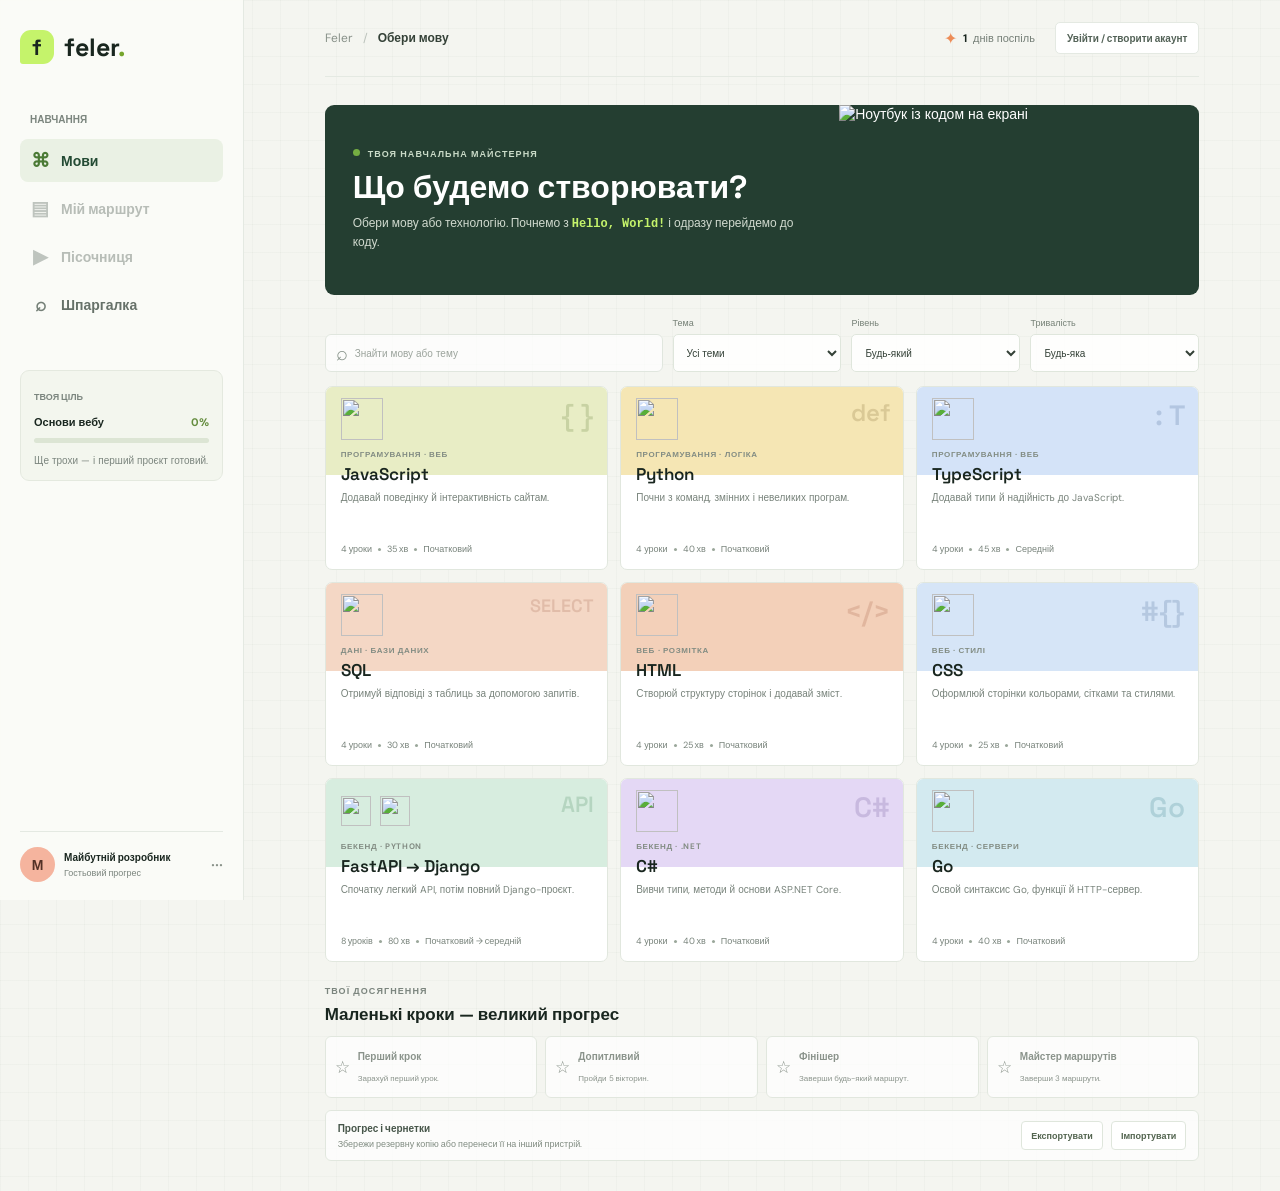
==== commit 07faf4ab: "Add files via upload" ====
--- a/feler/index.html
+++ b/feler/index.html
@@ -4,7 +4,7 @@
     <meta charset="UTF-8">
     <meta name="viewport" content="width=device-width, initial-scale=1.0">
     <meta name="theme-color" content="#f4f5f0">
-    <meta name="description" content="Feler — інтерактивні маршрути з JavaScript, TypeScript, Python, SQL, HTML та CSS.">
+    <meta name="description" content="Feler — інтерактивні маршрути з вебтехнологій, Python, FastAPI, Django, Go, C# і SQL.">
     <title>Feler — вчися створювати веб</title>
     <link rel="preconnect" href="https://fonts.googleapis.com">
     <link rel="preconnect" href="https://fonts.gstatic.com" crossorigin>
@@ -19,6 +19,9 @@
     <script src="https://cdnjs.cloudflare.com/ajax/libs/codemirror/5.65.16/mode/css/css.min.js" defer></script>
     <script src="https://cdnjs.cloudflare.com/ajax/libs/codemirror/5.65.16/mode/xml/xml.min.js" defer></script>
     <script src="https://cdnjs.cloudflare.com/ajax/libs/codemirror/5.65.16/mode/htmlmixed/htmlmixed.min.js" defer></script>
+    <script src="https://cdnjs.cloudflare.com/ajax/libs/codemirror/5.65.16/mode/go/go.min.js" defer></script>
+    <script src="https://cdn.jsdelivr.net/npm/@supabase/supabase-js@2" defer></script>
+    <script src="supabase-config.js" defer></script>
     <script src="scvirt.js" defer></script>
 </head>
 <body>
@@ -32,6 +35,7 @@
                 <a class="nav-link is-active" href="#languageGate" id="navLanguages"><span class="nav-icon">⌘</span>Мови</a>
                 <a class="nav-link" href="#lessonRail" id="navRoute"><span class="nav-icon">▤</span>Мій маршрут</a>
                 <a class="nav-link" href="#sandbox" id="navSandbox"><span class="nav-icon">▶</span>Пісочниця</a>
+                <a class="nav-link" href="./cheatsheet/" id="navCheatsheet"><span class="nav-icon">⌕</span>Шпаргалка</a>
             </nav>
             <div class="sidebar-course">
                 <span class="mini-label">ТВОЯ ЦІЛЬ</span>
@@ -41,7 +45,7 @@
             </div>
             <div class="sidebar-bottom">
                 <div class="avatar">М</div>
-                <div><strong>Майбутній розробник</strong><span>Рівень: початківець</span></div>
+                <div><strong id="sidebarDisplayName">Майбутній розробник</strong><span id="sidebarAccountLabel">Гостьовий прогрес</span></div>
                 <span class="more-icon" aria-hidden="true">···</span>
             </div>
         </aside>
@@ -51,6 +55,7 @@
                 <div class="breadcrumb"><span>Feler</span><span class="crumb-slash">/</span><strong id="breadcrumbLabel">Обери мову</strong></div>
                 <div class="topbar-actions">
                     <span class="streak"><span aria-hidden="true">✦</span> <strong id="streakCount">0</strong> днів поспіль</span>
+                    <button class="change-language account-button" id="accountButton" type="button">Увійти / створити акаунт</button>
                     <button class="change-language" id="changeLanguage" type="button">Змінити мову</button>
                 </div>
             </header>
@@ -66,19 +71,32 @@
                 </div>
                 <div class="track-filters" role="group" aria-label="Фільтри навчальних маршрутів">
                     <label class="search-box"><span aria-hidden="true">⌕</span><input id="trackSearch" type="search" placeholder="Знайти мову або тему" aria-label="Знайти мову або тему"></label>
-                    <label class="track-filter">Тема<select id="trackTopic"><option value="all">Усі теми</option><option value="web">Веб</option><option value="data">Дані</option><option value="logic">Логіка</option></select></label>
+                    <label class="track-filter">Тема<select id="trackTopic"><option value="all">Усі теми</option><option value="web">Веб</option><option value="backend">Бекенд</option><option value="data">Дані</option><option value="logic">Логіка</option></select></label>
                     <label class="track-filter">Рівень<select id="trackLevel"><option value="all">Будь-який</option><option value="beginner">Початковий</option><option value="intermediate">Середній</option></select></label>
                     <label class="track-filter">Тривалість<select id="trackDuration"><option value="all">Будь-яка</option><option value="short">До 30 хв</option><option value="long">Понад 30 хв</option></select></label>
                 </div>
                 <div class="track-grid" id="trackGrid">
-                    <button class="track-card track-js" type="button" data-track-choice="javascript" data-topic="web logic" data-level="beginner" data-time="35" data-search="javascript js веб логіка інтерактив"><span class="track-symbol">JS</span><span class="track-category">ПРОГРАМУВАННЯ · ВЕБ</span><strong>JavaScript</strong><span class="track-description">Додавай поведінку й інтерактивність сайтам.</span><span class="track-meta">4 уроки <i></i> 35 хв <i></i> Початковий</span></button>
-                    <button class="track-card track-python" type="button" data-track-choice="python" data-topic="data logic" data-level="beginner" data-time="40" data-search="python автоматизація дані логіка"><span class="track-symbol">Py</span><span class="track-category">ПРОГРАМУВАННЯ · ЛОГІКА</span><strong>Python</strong><span class="track-description">Почни з команд, змінних і невеликих програм.</span><span class="track-meta">4 уроки <i></i> 40 хв <i></i> Початковий</span></button>
-                    <button class="track-card track-typescript" type="button" data-track-choice="typescript" data-topic="web logic" data-level="intermediate" data-time="45" data-search="typescript ts веб типи"><span class="track-symbol">TS</span><span class="track-category">ПРОГРАМУВАННЯ · ВЕБ</span><strong>TypeScript</strong><span class="track-description">Додавай типи й надійність до JavaScript.</span><span class="track-meta">4 уроки <i></i> 45 хв <i></i> Середній</span></button>
-                    <button class="track-card track-sql" type="button" data-track-choice="sql" data-topic="data" data-level="beginner" data-time="30" data-search="sql база даних запити"><span class="track-symbol">SQL</span><span class="track-category">ДАНІ · БАЗИ ДАНИХ</span><strong>SQL</strong><span class="track-description">Отримуй відповіді з таблиць за допомогою запитів.</span><span class="track-meta">4 уроки <i></i> 30 хв <i></i> Початковий</span></button>
-                    <button class="track-card track-html" type="button" data-track-choice="html" data-topic="web" data-level="beginner" data-time="25" data-search="html розмітка структура веб"><span class="track-symbol">&lt;/&gt;</span><span class="track-category">ВЕБ · РОЗМІТКА</span><strong>HTML</strong><span class="track-description">Створюй структуру сторінок і додавай зміст.</span><span class="track-meta">4 уроки <i></i> 25 хв <i></i> Початковий</span></button>
-                    <button class="track-card track-css" type="button" data-track-choice="css" data-topic="web" data-level="beginner" data-time="25" data-search="css стилі дизайн веб"><span class="track-symbol">#</span><span class="track-category">ВЕБ · СТИЛІ</span><strong>CSS</strong><span class="track-description">Оформлюй сторінки кольорами, сітками та стилями.</span><span class="track-meta">4 уроки <i></i> 25 хв <i></i> Початковий</span></button>
+                    <button class="track-card track-js" type="button" data-track-choice="javascript" data-topic="web logic" data-level="beginner" data-time="35" data-search="javascript js веб логіка інтерактив"><span class="track-symbol"><span class="track-brand"><img src="https://skillicons.dev/icons?i=js&amp;theme=dark" alt="" width="30" height="30" loading="lazy" decoding="async"><span class="track-symbol-label">JS</span></span></span><span class="track-category">ПРОГРАМУВАННЯ · ВЕБ</span><strong>JavaScript</strong><span class="track-description">Додавай поведінку й інтерактивність сайтам.</span><span class="track-meta">4 уроки <i></i> 35 хв <i></i> Початковий</span></button>
+                    <button class="track-card track-python" type="button" data-track-choice="python" data-topic="data logic" data-level="beginner" data-time="40" data-search="python автоматизація дані логіка"><span class="track-symbol"><span class="track-brand"><img src="https://skillicons.dev/icons?i=python&amp;theme=dark" alt="" width="30" height="30" loading="lazy" decoding="async"><span class="track-symbol-label">Py</span></span></span><span class="track-category">ПРОГРАМУВАННЯ · ЛОГІКА</span><strong>Python</strong><span class="track-description">Почни з команд, змінних і невеликих програм.</span><span class="track-meta">4 уроки <i></i> 40 хв <i></i> Початковий</span></button>
+                    <button class="track-card track-typescript" type="button" data-track-choice="typescript" data-topic="web logic" data-level="intermediate" data-time="45" data-search="typescript ts веб типи"><span class="track-symbol"><span class="track-brand"><img src="https://skillicons.dev/icons?i=ts&amp;theme=dark" alt="" width="30" height="30" loading="lazy" decoding="async"><span class="track-symbol-label">TS</span></span></span><span class="track-category">ПРОГРАМУВАННЯ · ВЕБ</span><strong>TypeScript</strong><span class="track-description">Додавай типи й надійність до JavaScript.</span><span class="track-meta">4 уроки <i></i> 45 хв <i></i> Середній</span></button>
+                    <button class="track-card track-sql" type="button" data-track-choice="sql" data-topic="data" data-level="beginner" data-time="30" data-search="sql база даних запити"><span class="track-symbol"><span class="track-brand"><img src="https://skillicons.dev/icons?i=postgres&amp;theme=dark" alt="" width="30" height="30" loading="lazy" decoding="async"><span class="track-symbol-label">SQL</span></span></span><span class="track-category">ДАНІ · БАЗИ ДАНИХ</span><strong>SQL</strong><span class="track-description">Отримуй відповіді з таблиць за допомогою запитів.</span><span class="track-meta">4 уроки <i></i> 30 хв <i></i> Початковий</span></button>
+                    <button class="track-card track-html" type="button" data-track-choice="html" data-topic="web" data-level="beginner" data-time="25" data-search="html розмітка структура веб"><span class="track-symbol"><span class="track-brand"><img src="https://skillicons.dev/icons?i=html&amp;theme=dark" alt="" width="30" height="30" loading="lazy" decoding="async"><span class="track-symbol-label">&lt;/&gt;</span></span></span><span class="track-category">ВЕБ · РОЗМІТКА</span><strong>HTML</strong><span class="track-description">Створюй структуру сторінок і додавай зміст.</span><span class="track-meta">4 уроки <i></i> 25 хв <i></i> Початковий</span></button>
+                    <button class="track-card track-css" type="button" data-track-choice="css" data-topic="web" data-level="beginner" data-time="25" data-search="css стилі дизайн веб"><span class="track-symbol"><span class="track-brand"><img src="https://skillicons.dev/icons?i=css&amp;theme=dark" alt="" width="30" height="30" loading="lazy" decoding="async"><span class="track-symbol-label">#</span></span></span><span class="track-category">ВЕБ · СТИЛІ</span><strong>CSS</strong><span class="track-description">Оформлюй сторінки кольорами, сітками та стилями.</span><span class="track-meta">4 уроки <i></i> 25 хв <i></i> Початковий</span></button>
+                    <button class="track-card track-fastapi" type="button" data-track-choice="fastapi" data-topic="backend data logic" data-level="intermediate" data-time="80" data-search="fastapi django python бекенд api сервер"><span class="track-symbol track-symbol--pair"><span class="track-brand"><img src="https://skillicons.dev/icons?i=fastapi&amp;theme=dark" alt="" width="26" height="26" loading="lazy" decoding="async"><span class="track-symbol-label">API</span></span><span class="track-brand"><img src="https://skillicons.dev/icons?i=django&amp;theme=dark" alt="" width="26" height="26" loading="lazy" decoding="async"><span class="track-symbol-label">DJ</span></span></span><span class="track-category">БЕКЕНД · PYTHON</span><strong>FastAPI → Django</strong><span class="track-description">Спочатку легкий API, потім повний Django-проєкт.</span><span class="track-meta">8 уроків <i></i> 80 хв <i></i> Початковий → середній</span></button>
+                    <button class="track-card track-csharp" type="button" data-track-choice="csharp" data-topic="backend logic data" data-level="beginner" data-time="40" data-search="c# csharp dotnet бекенд програмування"><span class="track-symbol"><span class="track-brand"><img src="https://skillicons.dev/icons?i=cs&amp;theme=dark" alt="" width="30" height="30" loading="lazy" decoding="async"><span class="track-symbol-label">C#</span></span></span><span class="track-category">БЕКЕНД · .NET</span><strong>C#</strong><span class="track-description">Вивчи типи, методи й основи ASP.NET Core.</span><span class="track-meta">4 уроки <i></i> 40 хв <i></i> Початковий</span></button>
+                    <button class="track-card track-go" type="button" data-track-choice="go" data-topic="backend logic" data-level="beginner" data-time="40" data-search="go golang бекенд api конкурентність"><span class="track-symbol"><span class="track-brand"><img src="https://skillicons.dev/icons?i=go&amp;theme=dark" alt="" width="30" height="30" loading="lazy" decoding="async"><span class="track-symbol-label">Go</span></span></span><span class="track-category">БЕКЕНД · СЕРВЕРИ</span><strong>Go</strong><span class="track-description">Освой синтаксис Go, функції й HTTP-сервер.</span><span class="track-meta">4 уроки <i></i> 40 хв <i></i> Початковий</span></button>
                 </div>
                 <p class="empty-state" id="emptyTracks" hidden>За цими фільтрами маршрутів не знайдено.</p>
+                <section class="achievement-panel" aria-labelledby="achievementTitle">
+                    <div class="section-heading"><div><p class="eyebrow">ТВОЇ ДОСЯГНЕННЯ</p><h2 id="achievementTitle">Маленькі кроки — великий прогрес</h2></div></div>
+                    <div class="achievement-grid" id="achievementList" aria-live="polite"></div>
+                </section>
+                <div class="progress-transfer">
+                    <div><strong>Прогрес і чернетки</strong><span>Збережи резервну копію або перенеси її на інший пристрій.</span></div>
+                    <button id="exportProgress" type="button">Експортувати</button>
+                    <button id="importProgress" type="button">Імпортувати</button>
+                    <input id="importProgressFile" type="file" accept="application/json,.json" hidden>
+                </div>
             </section>
 
             <section class="welcome-row" aria-labelledby="welcomeTitle">
@@ -122,7 +140,7 @@
                         <span class="direction-kicker">02 · СЕРВЕРИ Й ДАНІ</span>
                         <strong>Бекенд</strong>
                         <span class="direction-description">Розбирайся, як працюють API, сервери та бази даних.</span>
-                        <span class="direction-languages">Node.js <i></i> Python <i></i> SQL</span>
+                        <span class="direction-languages">FastAPI <i></i> C# <i></i> Node.js</span>
                     </a>
                     <a class="direction-card direction-python" href="#sandbox" data-direction="python">
                         <span class="direction-icon" aria-hidden="true">Py</span>
@@ -181,9 +199,13 @@
                             <option value="html">HTML</option>
                             <option value="css">CSS</option>
                             <option value="javascript">JavaScript</option>
-                                <option value="typescript">TypeScript</option>
+                            <option value="typescript">TypeScript</option>
                             <option value="python">Python</option>
-                                <option value="sql">SQL</option>
+                            <option value="sql">SQL</option>
+                            <option value="fastapi">FastAPI</option>
+                            <option value="django">Django</option>
+                            <option value="csharp">C#</option>
+                            <option value="go">Go</option>
                         </select>
                     </label>
                 </div>
@@ -191,6 +213,10 @@
                     <div class="route-progress-heading"><strong id="routeName"></strong><span id="routeProgressLabel"></span></div>
                     <div class="progress-track"><span id="routeProgressBar"></span></div>
                     <nav class="lesson-rail" id="lessonRail" aria-label="Уроки маршруту"></nav>
+                    <div class="progress-transfer progress-transfer--route">
+                        <button id="exportProgressRoute" type="button">Експортувати прогрес</button>
+                        <button id="importProgressRoute" type="button">Імпортувати прогрес</button>
+                    </div>
                 </div>
                 <div class="sandbox-panel">
                     <div class="sandbox-editor editor-wrap">
@@ -212,7 +238,7 @@
             <section class="practice-section" id="practice" aria-labelledby="practiceTitle">
                 <div class="practice-heading"><div><p class="eyebrow">МІНІ-ПРАКТИКА</p><h2 id="practiceTitle">Закріпи знання</h2></div><span class="practice-level">Завдання 01 <span>·</span> легке</span></div>
                 <div class="practice-panel">
-                    <div class="challenge-copy"><span class="challenge-number" id="challengeNumber">01</span><h3 id="challengeTitle">Hello, World!</h3><div class="lesson-teaching"><p class="lesson-explanation" id="lessonExplanation"></p><div class="lesson-example"><div class="lesson-example-top"><span>Приклад</span><span id="lessonExampleLabel"></span></div><pre><code id="lessonExample"></code></pre></div><p class="lesson-example-result" id="lessonExampleResult"></p></div><p class="task-label">ТВОЄ ЗАВДАННЯ</p><p id="challengePrompt">Запусти першу програму й подивись на результат.</p><div class="lesson-tools"><button id="showHint" type="button">Підказка</button><button id="showSolution" type="button" disabled>Рішення</button></div><p class="lesson-hint" id="lessonHint" hidden></p><pre class="lesson-solution" id="lessonSolution" hidden></pre><div class="test-list"><span>✓</span> Перевірка результату</div><div class="feedback" id="feedback" role="status" aria-live="polite">Запусти код, щоб перевірити завдання.</div></div>
+                    <div class="challenge-copy"><span class="challenge-number" id="challengeNumber">01</span><h3 id="challengeTitle">Hello, World!</h3><div class="lesson-teaching"><p class="lesson-explanation" id="lessonExplanation"></p><div class="lesson-example"><div class="lesson-example-top"><span>Приклад</span><span id="lessonExampleLabel"></span></div><pre><code id="lessonExample"></code></pre></div><p class="lesson-example-result" id="lessonExampleResult"></p></div><p class="task-label">ТВОЄ ЗАВДАННЯ</p><p id="challengePrompt">Запусти першу програму й подивись на результат.</p>                    <div class="lesson-tools"><button id="showHint" type="button">Підказка</button><button id="showSolution" type="button" disabled>Рішення</button></div><p class="lesson-hint" id="lessonHint" hidden></p><pre class="lesson-solution" id="lessonSolution" hidden></pre><div class="test-list"><span>✓</span> Перевірки завдання</div><ul class="check-results" id="checkResults" aria-live="polite"></ul><div class="lesson-quiz" id="lessonQuiz"><h4>Швидка вікторина</h4><p id="quizQuestion"></p><div id="quizOptions" role="group" aria-label="Варіанти відповіді"></div><p id="quizFeedback" role="status" aria-live="polite"></p></div><div class="feedback" id="feedback" role="status" aria-live="polite">Запусти код, щоб перевірити завдання.</div></div>
                     <div class="editor-wrap"><div class="editor-topbar"><div class="window-dots"><i></i><i></i><i></i></div><span id="editorFilename">script.js</span><button class="reset-button" id="resetCode" type="button" title="Відновити початковий код" aria-label="Відновити початковий код">↺</button></div><label class="visually-hidden" for="codeEditor">Редактор коду</label><div class="code-area"><span class="line-numbers" id="lineNumbers" aria-hidden="true">1<br>2<br>3</span><textarea id="codeEditor" spellcheck="false" autocapitalize="off" autocomplete="off" aria-label="Редактор коду"></textarea></div><div class="editor-footer"><span><span class="editor-status-dot"></span> JavaScript</span><button class="run-button" id="checkCode" type="button" aria-keyshortcuts="Control+Enter"><span aria-hidden="true">▶</span> Перевірити</button></div></div>
                 </div>
             </section>
@@ -220,5 +246,25 @@
             <footer class="page-footer"><span>feler<span class="brand-dot">.</span> <span class="footer-note">Навчайся. Створюй. Повторюй.</span></span><a href="#home">Нагору ↑</a></footer>
         </main>
     </div>
+    <dialog class="account-dialog" id="accountDialog" aria-labelledby="accountTitle">
+        <form class="account-form" id="accountForm">
+            <button class="account-close" id="accountClose" type="button" aria-label="Закрити">×</button>
+            <p class="eyebrow">ПРОФІЛЬ FEler</p>
+            <h2 id="accountTitle">Твій прогрес на всіх пристроях</h2>
+            <p class="account-description">Можеш навчатися без реєстрації. Акаунт збереже твій маршрут і чернетки між пристроями.</p>
+            <label for="accountDisplayName">Відображене ім’я</label>
+            <input id="accountDisplayName" name="displayName" type="text" maxlength="60" autocomplete="nickname" placeholder="Наприклад, Оля">
+            <label for="accountEmail">Email</label>
+            <input id="accountEmail" name="email" type="email" autocomplete="email" required>
+            <label for="accountPassword">Пароль</label>
+            <input id="accountPassword" name="password" type="password" minlength="8" autocomplete="current-password" required>
+            <div class="account-actions">
+                <button class="account-submit" id="accountSignIn" type="button">Увійти</button>
+                <button class="account-submit account-submit--secondary" id="accountSignUp" type="button">Створити акаунт</button>
+            </div>
+            <button class="account-signout" id="accountSignOut" type="button" hidden>Вийти з акаунта</button>
+            <p class="account-status" id="accountStatus" role="status" aria-live="polite"></p>
+        </form>
+    </dialog>
 </body>
 </html>
--- a/feler/style.css
+++ b/feler/style.css
@@ -273,6 +273,8 @@
     .main-content { padding-right: 15px; padding-left: 15px; }
     .breadcrumb { font-size: 10px; }
     .topbar-actions { gap: 10px; }
+    .account-button { max-width: 116px; padding-inline: 7px; font-size: 8px; line-height: 1.2; }
+    .account-form { padding: 22px 18px; }
     .streak { gap: 4px; font-size: 9px; }
     .profile-button { width: 29px; height: 29px; }
     .welcome-row { min-height: 119px; }
@@ -342,6 +344,25 @@
 }
 .change-language:hover { border-color: #b8caa7; background: #eaf1e4; }
 .needs-track .change-language { display: none; }
+.needs-track .account-button { display: block; }
+.account-dialog { width: min(440px, calc(100vw - 28px)); max-width: none; padding: 0; border: 1px solid #dfe6dc; border-radius: 12px; background: #fff; color: var(--ink); box-shadow: 0 24px 80px rgba(20, 35, 23, .24); }
+.account-dialog::backdrop { background: rgba(18, 30, 22, .58); backdrop-filter: blur(3px); }
+.account-form { position: relative; display: grid; gap: 9px; padding: 26px; }
+.account-form .eyebrow { margin: 0; color: #74816f; font-size: 9px; font-weight: 700; letter-spacing: .12em; }
+.account-form h2 { margin: 0; color: #293a2d; font-size: 22px; line-height: 1.2; }
+.account-description { margin: 0 0 5px; color: #768178; font-size: 11px; line-height: 1.55; }
+.account-form label { margin-top: 3px; color: #566257; font-size: 10px; font-weight: 600; }
+.account-form input { width: 100%; min-height: 38px; padding: 8px 10px; border: 1px solid #dfe6dc; border-radius: 5px; background: #fbfcfa; color: var(--ink); font-size: 12px; }
+.account-form input:focus { border-color: #88a975; outline: 2px solid rgba(117, 174, 66, .18); }
+.account-form input:read-only { background: #f0f3ed; }
+.account-close { position: absolute; top: 10px; right: 12px; width: 32px; height: 32px; border: 0; border-radius: 50%; background: #f1f4ef; color: #566257; cursor: pointer; font-size: 21px; }
+.account-actions { display: flex; flex-wrap: wrap; gap: 8px; margin-top: 8px; }
+.account-submit, .account-signout { min-height: 37px; padding: 0 13px; border: 1px solid #36583a; border-radius: 5px; background: #36583a; color: #fff; cursor: pointer; font-size: 11px; font-weight: 600; }
+.account-submit--secondary { border-color: #dfe6dc; background: #f6f8f3; color: #36583a; }
+.account-submit:disabled, .account-signout:disabled { cursor: not-allowed; opacity: .55; }
+.account-signout { justify-self: start; border-color: #d9e1d5; background: #fff; color: #536257; }
+.account-status { min-height: 18px; margin: 3px 0 0; color: #567044; font-size: 10px; line-height: 1.5; }
+.account-status.is-error { color: #b75443; }
 .needs-track .welcome-row, .needs-track .feature-banner, .needs-track .directions-section,
 .needs-track .learning-section, .needs-track .sandbox-section, .needs-track .practice-section,
 .needs-track .page-footer, .is-learning .language-gate, .is-learning .welcome-row,
@@ -404,21 +425,44 @@
 .track-html::after { content: "</>"; }
 .track-css { --track-band: #d6e5f7; --track-motif: rgba(48, 84, 133, .2); }
 .track-css::after { content: "#{}"; }
+.track-fastapi { --track-band: #d7eddf; --track-motif: rgba(46, 118, 71, .2); }
+.track-fastapi::after { content: "API"; font-size: 22px; }
+.track-csharp { --track-band: #e4d8f5; --track-motif: rgba(92, 63, 135, .2); }
+.track-csharp::after { content: "C#"; }
+.track-go { --track-band: #d3eaf0; --track-motif: rgba(35, 108, 126, .2); }
+.track-go::after { content: "Go"; }
 .track-card:hover { transform: translateY(-2px); border-color: #a9bd99; box-shadow: 0 8px 20px rgba(37,60,40,.07); }
 .track-card:hover::before { filter: saturate(1.12) brightness(.99); }
 .track-card:focus-visible { outline: 3px solid rgba(83,132,73,.55); outline-offset: 2px; }
-.track-symbol { display: grid; width: 42px; height: 42px; place-items: center; margin: 11px 0 9px; border: 1px solid rgba(255,255,255,.72); border-radius: 8px 8px 8px 2px; background: rgba(255,255,255,.72); box-shadow: 0 2px 8px rgba(39,56,41,.06); color: #36583a; font: 700 16px var(--display); }
-.track-python .track-symbol { background: #f6e7ba; color: #725927; }
-.track-typescript .track-symbol { background: #dce8ff; color: #355987; }
-.track-sql .track-symbol { background: #f8e0d1; color: #9c5037; font-size: 12px; }
-.track-html .track-symbol { background: #f6d3bc; color: #a54831; }
-.track-css .track-symbol { background: #d9e7fa; color: #355987; }
+.track-symbol { display: flex; min-height: 42px; align-items: center; margin: 11px 0 9px; }
+.track-brand { display: inline-flex; align-items: center; gap: 5px; }
+.track-brand img { display: block; width: 42px; height: 42px; object-fit: contain; }
+.track-symbol--pair { gap: 9px; }
+.track-symbol--pair .track-brand { gap: 3px; }
+.track-symbol--pair .track-brand img { width: 30px; height: 30px; }
+.track-symbol-label { display: none; }
 .track-category { color: #828c83; font-size: 8px; font-weight: 700; letter-spacing: .08em; }
 .track-card strong { margin-top: 4px; font: 600 17px var(--display); }
 .track-description { margin-top: 5px; color: #78837b; font-size: 10px; line-height: 1.5; }
 .track-meta { display: flex; align-items: center; gap: 6px; margin-top: auto; padding-top: 12px; color: #78837b; font-size: 9px; }
 .track-meta i { width: 3px; height: 3px; border-radius: 50%; background: #9aa79a; }
 .track-card[hidden] { display: none; }
+.achievement-panel { margin-top: 23px; }
+.achievement-panel .section-heading { margin-bottom: 11px; }
+.achievement-panel .section-heading h2 { font-size: 17px; }
+.achievement-grid { display: grid; grid-template-columns: repeat(4, minmax(0, 1fr)); gap: 8px; }
+.achievement-card { display: grid; grid-template-columns: auto 1fr; gap: 3px 8px; align-items: center; min-height: 62px; padding: 9px; border: 1px solid #e1e7de; border-radius: 6px; background: rgba(255,255,255,.7); color: #8a938b; }
+.achievement-card > span:first-child { grid-row: span 2; font-size: 17px; }
+.achievement-card strong { font-size: 10px; }
+.achievement-card > span:last-child { font-size: 8px; line-height: 1.4; }
+.achievement-card.is-unlocked { border-color: #c9ddb6; background: #f0f6e9; color: #4a713a; }
+.progress-transfer { display: flex; align-items: center; gap: 8px; margin-top: 12px; padding: 10px 12px; border: 1px solid #e1e7de; border-radius: 6px; background: rgba(255,255,255,.72); }
+.progress-transfer > div { display: grid; gap: 3px; margin-right: auto; }
+.progress-transfer strong { color: #47564a; font-size: 10px; }
+.progress-transfer span { color: #818c82; font-size: 9px; }
+.progress-transfer button { min-height: 29px; padding: 0 9px; border: 1px solid #dfe6dc; border-radius: 4px; background: #fff; color: #52644f; cursor: pointer; font-size: 9px; font-weight: 600; }
+.progress-transfer button:hover { border-color: #b6ca9e; background: #eff5e9; }
+.progress-transfer--route { justify-content: flex-end; margin-top: 10px; padding: 0; border: 0; background: none; }
 
 .is-learning .sandbox-section { display: block; padding-top: 25px; }
 .sandbox-heading { scroll-margin-top: 18px; }
@@ -441,7 +485,8 @@
 .lesson-tools button { min-height: 29px; padding: 0 9px; border: 1px solid #dfe6dc; border-radius: 4px; background: #fff; color: #52644f; cursor: pointer; font-size: 9px; font-weight: 600; }
 .lesson-tools button:hover:not(:disabled) { border-color: #b6ca9e; background: #eff5e9; }
 .lesson-tools button:disabled { cursor: not-allowed; opacity: .48; }
-.lesson-card .lesson-hint, .lesson-card .lesson-solution, .lesson-card .test-list, .lesson-card .feedback { grid-column: 1 / -1; }
+.lesson-card .lesson-hint, .lesson-card .lesson-solution, .lesson-card .test-list, .lesson-card .feedback,
+.lesson-card .check-results, .lesson-card .lesson-quiz { grid-column: 1 / -1; }
 .lesson-card .lesson-teaching { display: grid; grid-column: 1 / -1; gap: 8px; }
 .lesson-card .lesson-explanation { margin: 0; color: #536157; font-size: 11px; line-height: 1.65; }
 .lesson-example { overflow: hidden; border-radius: 4px; background: #1f2b25; color: #e1e9df; }
@@ -453,6 +498,23 @@
 .lesson-card .lesson-hint { padding: 9px 11px; border-left: 3px solid #a4c57c; border-radius: 2px; background: #f1f5ed; color: #53634f; }
 .lesson-card .lesson-solution { overflow: auto; margin: 0; padding: 11px; border-radius: 4px; background: #1f2b25; color: #d4ee9e; font: 11px/1.6 ui-monospace, SFMono-Regular, Consolas, monospace; white-space: pre-wrap; }
 .lesson-card .test-list { margin-top: 4px; }
+.check-results { display: grid; gap: 5px; margin: -4px 0 2px; padding: 0; list-style: none; }
+.check-results li { display: flex; align-items: baseline; gap: 7px; color: #78837b; font-size: 9px; line-height: 1.5; }
+.check-results li > span { flex: 0 0 auto; color: #9aa49a; }
+.check-results li.is-passed { color: #4b7834; }
+.check-results li.is-passed > span { color: #6ba040; }
+.check-results li.is-failed { color: #b75443; }
+.check-results li.is-failed > span { color: #c35e4e; }
+.lesson-quiz { display: grid; gap: 7px; padding: 10px; border: 1px solid #e1e7de; border-radius: 5px; background: #f7f9f4; }
+.lesson-quiz h4, .lesson-quiz p { margin: 0; }
+.lesson-quiz h4 { color: #53644f; font-size: 10px; }
+.lesson-quiz > p { color: #67736a; font-size: 9px; line-height: 1.5; }
+.lesson-quiz > div { display: flex; flex-wrap: wrap; gap: 6px; }
+.lesson-quiz button { padding: 6px 8px; border: 1px solid #dfe6dc; border-radius: 4px; background: #fff; color: #52644f; cursor: pointer; font-size: 9px; text-align: left; }
+.lesson-quiz button:hover:not(:disabled) { border-color: #b6ca9e; background: #eff5e9; }
+.lesson-quiz button:disabled { cursor: default; opacity: .7; }
+.lesson-quiz #quizFeedback.is-success { color: #4b7834; }
+.lesson-quiz #quizFeedback.is-error { color: #b75443; }
 .lesson-card .feedback { min-height: 18px; margin-top: 0; font-size: 10px; }
 .next-lesson { display: block; min-height: 35px; margin: 12px 0 0 auto; padding: 0 13px; border: 0; border-radius: 4px; background: var(--green); color: #233323; cursor: pointer; font-size: 10px; font-weight: 700; }
 .next-lesson:hover:not(:disabled) { background: #d9ff92; }
@@ -484,6 +546,9 @@
     .track-grid { gap: 8px; }
     .track-card { min-height: 188px; padding: 11px; }
     .track-card strong { font-size: 15px; }
+    .achievement-grid { grid-template-columns: repeat(2, minmax(0, 1fr)); }
+    .progress-transfer { flex-wrap: wrap; }
+    .progress-transfer > div { flex-basis: 100%; }
     .track-description { font-size: 9px; }
     .track-meta { flex-wrap: wrap; font-size: 8px; }
     .route-progress { padding: 10px; }
@@ -491,7 +556,8 @@
     .rail-step strong { font-size: 8px; }
     .lesson-card { grid-template-columns: 1fr; gap: 8px; padding: 12px; }
     .lesson-card .challenge-number, .lesson-card h3, .lesson-card > p:not(.lesson-hint), .lesson-tools,
-    .lesson-card .lesson-hint, .lesson-card .lesson-solution, .lesson-card .test-list, .lesson-card .feedback { grid-column: 1; grid-row: auto; }
+    .lesson-card .lesson-hint, .lesson-card .lesson-solution, .lesson-card .test-list, .lesson-card .feedback,
+    .lesson-card .check-results, .lesson-card .lesson-quiz { grid-column: 1; grid-row: auto; }
     .lesson-tools { margin: 3px 0; }
     .sandbox-heading { align-items: center; }
     .language-picker { display: none; }
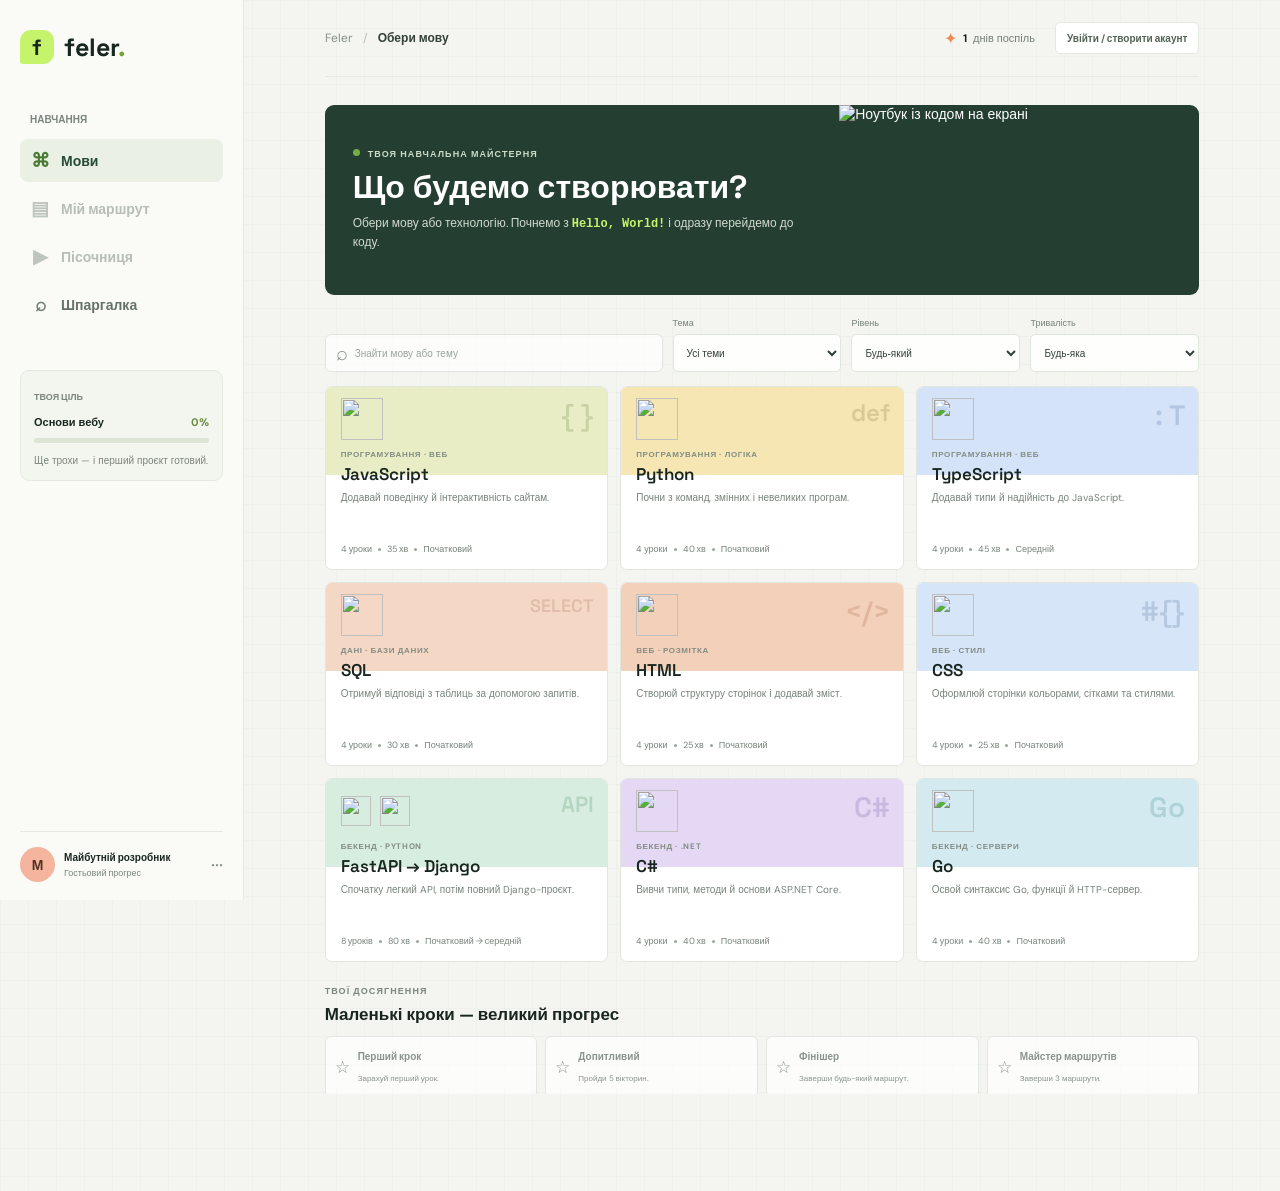
==== commit 42593e99: "Add files via upload" ====
--- a/feler/index.html
+++ b/feler/index.html
@@ -262,6 +262,7 @@
                 <button class="account-submit" id="accountSignIn" type="button">Увійти</button>
                 <button class="account-submit account-submit--secondary" id="accountSignUp" type="button">Створити акаунт</button>
             </div>
+            <button class="account-signout" id="accountResend" type="button" hidden>Надіслати лист підтвердження ще раз</button>
             <button class="account-signout" id="accountSignOut" type="button" hidden>Вийти з акаунта</button>
             <p class="account-status" id="accountStatus" role="status" aria-live="polite"></p>
         </form>
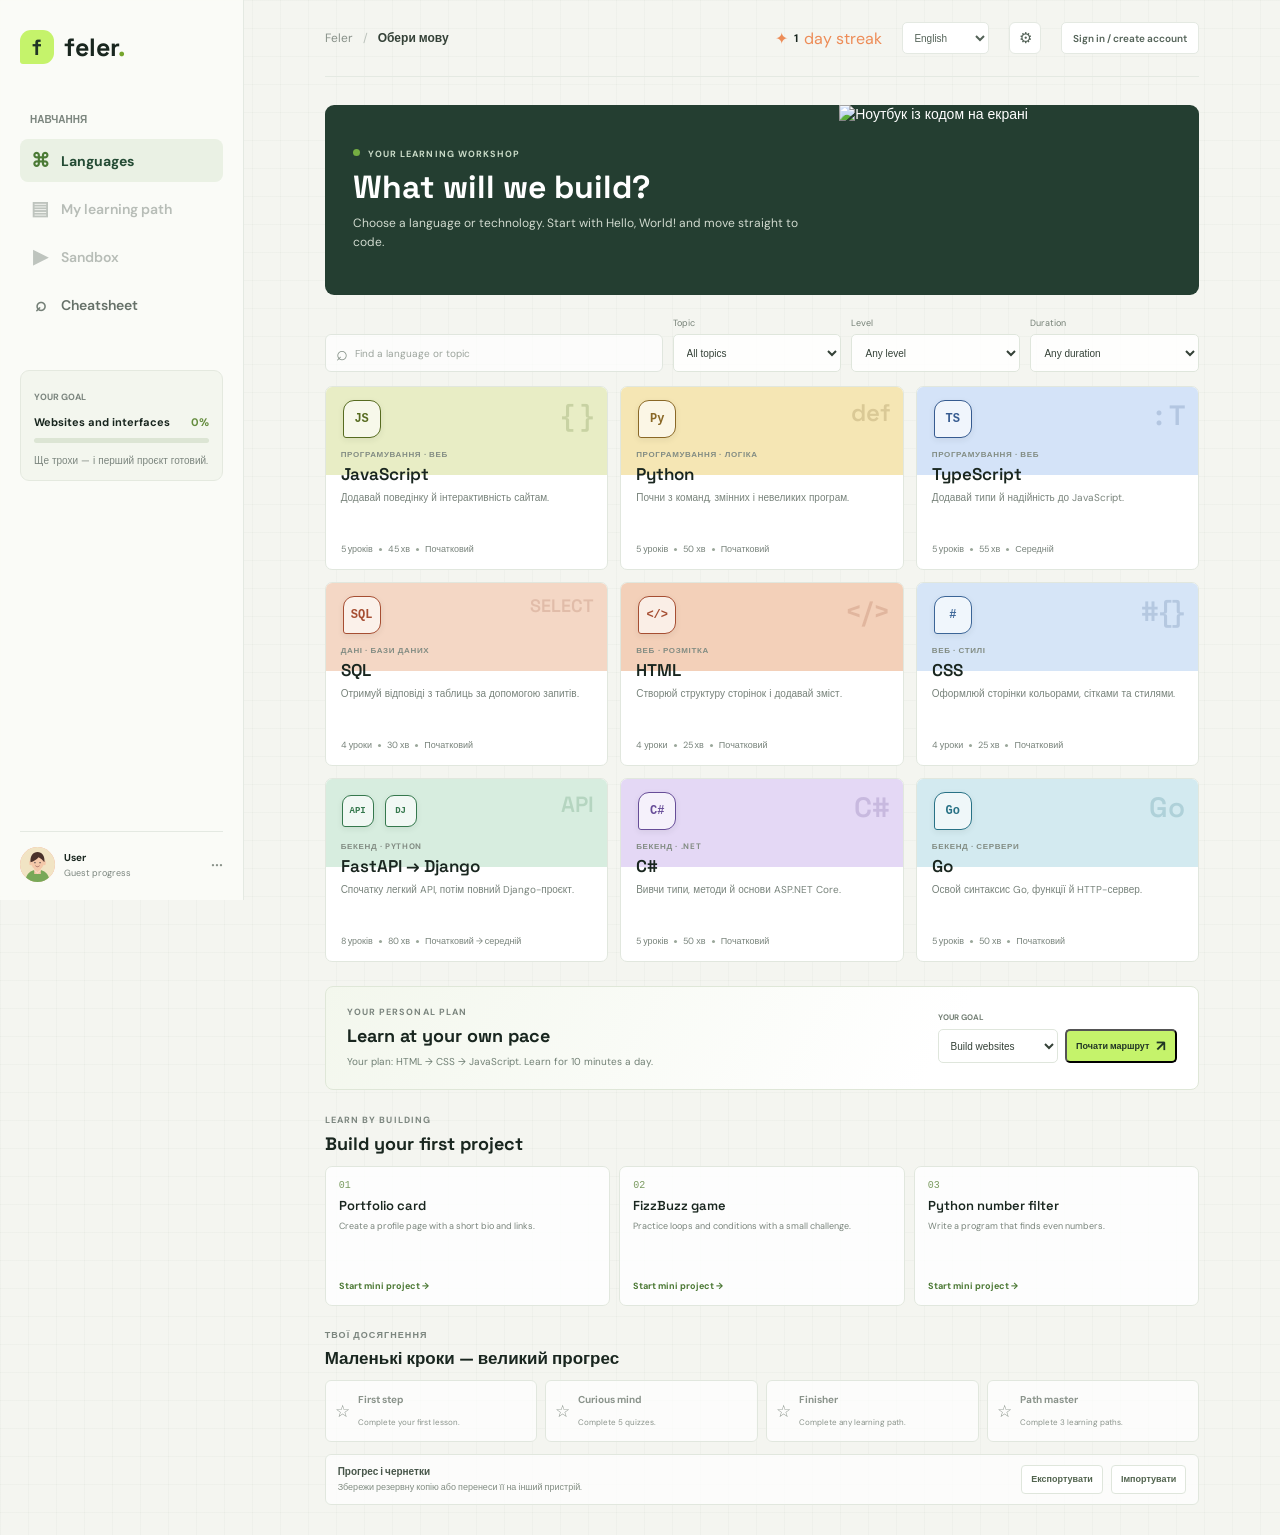
==== commit f081774f: "Add files via upload" ====
--- a/feler/index.html
+++ b/feler/index.html
@@ -22,6 +22,7 @@
     <script src="https://cdnjs.cloudflare.com/ajax/libs/codemirror/5.65.16/mode/go/go.min.js" defer></script>
     <script src="https://cdn.jsdelivr.net/npm/@supabase/supabase-js@2" defer></script>
     <script src="supabase-config.js" defer></script>
+    <script src="app-i18n.js" defer></script>
     <script src="scvirt.js" defer></script>
 </head>
 <body>
@@ -32,21 +33,23 @@
             </a>
             <p class="nav-caption">НАВЧАННЯ</p>
             <nav class="side-nav">
-                <a class="nav-link is-active" href="#languageGate" id="navLanguages"><span class="nav-icon">⌘</span>Мови</a>
-                <a class="nav-link" href="#lessonRail" id="navRoute"><span class="nav-icon">▤</span>Мій маршрут</a>
-                <a class="nav-link" href="#sandbox" id="navSandbox"><span class="nav-icon">▶</span>Пісочниця</a>
-                <a class="nav-link" href="./cheatsheet/" id="navCheatsheet"><span class="nav-icon">⌕</span>Шпаргалка</a>
+                <a class="nav-link is-active" href="#languageGate" id="navLanguages" data-i18n-tail="languages"><span class="nav-icon">⌘</span>Мови</a>
+                <a class="nav-link" href="#lessonRail" id="navRoute" data-i18n-tail="journey"><span class="nav-icon">▤</span>Мій маршрут</a>
+                <a class="nav-link" href="#sandbox" id="navSandbox" data-i18n-tail="sandbox"><span class="nav-icon">▶</span>Пісочниця</a>
+                <a class="nav-link" href="./cheatsheet/" id="navCheatsheet" data-i18n-tail="cheatsheet"><span class="nav-icon">⌕</span>Шпаргалка</a>
             </nav>
             <div class="sidebar-course">
-                <span class="mini-label">ТВОЯ ЦІЛЬ</span>
+                <span class="mini-label" data-i18n="goalLabel">ТВОЯ ЦІЛЬ</span>
                 <div class="goal-row"><span>Основи вебу</span><span id="sidebarProgress">0%</span></div>
                 <div class="progress-track"><span id="sidebarProgressBar"></span></div>
                 <p>Ще трохи — і перший проєкт готовий.</p>
             </div>
             <div class="sidebar-bottom">
-                <div class="avatar">М</div>
-                <div><strong id="sidebarDisplayName">Майбутній розробник</strong><span id="sidebarAccountLabel">Гостьовий прогрес</span></div>
-                <span class="more-icon" aria-hidden="true">···</span>
+                <button class="profile-launcher" id="profileButton" type="button" aria-label="Відкрити профіль">
+                    <span class="avatar" id="profileAvatar" aria-hidden="true"></span>
+                    <span class="profile-identity"><strong id="sidebarDisplayName">Користувач</strong><span id="sidebarAccountLabel">Гостьовий прогрес</span></span>
+                    <span class="more-icon" aria-hidden="true">···</span>
+                </button>
             </div>
         </aside>
 
@@ -54,39 +57,82 @@
             <header class="topbar">
                 <div class="breadcrumb"><span>Feler</span><span class="crumb-slash">/</span><strong id="breadcrumbLabel">Обери мову</strong></div>
                 <div class="topbar-actions">
-                    <span class="streak"><span aria-hidden="true">✦</span> <strong id="streakCount">0</strong> днів поспіль</span>
+                    <span class="streak"><span aria-hidden="true">✦</span> <strong id="streakCount">0</strong> <span data-i18n="streakLabel">днів поспіль</span></span>
+                    <label class="site-language-picker"><span class="visually-hidden" data-i18n="interfaceLanguage">Мова інтерфейсу</span>
+                        <select id="siteLanguage" aria-label="Мова інтерфейсу">
+                            <option value="uk">Українська</option>
+                            <option value="en">English</option>
+                        </select>
+                    </label>
+                    <button class="profile-quick-button" id="profileQuickButton" type="button" aria-label="Відкрити профіль">⚙</button>
                     <button class="change-language account-button" id="accountButton" type="button">Увійти / створити акаунт</button>
-                    <button class="change-language" id="changeLanguage" type="button">Змінити мову</button>
+                    <button class="change-language" id="changeLanguage" type="button" data-i18n="changeTrack">Змінити мову</button>
                 </div>
             </header>
 
             <section class="language-gate" id="languageGate" aria-labelledby="languageTitle">
                 <div class="language-intro">
                     <div>
-                        <p class="eyebrow"><span class="status-dot"></span> ТВОЯ НАВЧАЛЬНА МАЙСТЕРНЯ</p>
-                        <h1 id="languageTitle">Що будемо створювати?</h1>
-                        <p>Обери мову або технологію. Почнемо з <code>Hello, World!</code> і одразу перейдемо до коду.</p>
+                        <p class="eyebrow"><span class="status-dot"></span> <span data-i18n="gateEyebrow">ТВОЯ НАВЧАЛЬНА МАЙСТЕРНЯ</span></p>
+                        <h1 id="languageTitle" data-i18n="gateTitle">Що будемо створювати?</h1>
+                        <p data-i18n="gateIntro">Обери мову або технологію. Почнемо з <code>Hello, World!</code> і одразу перейдемо до коду.</p>
                     </div>
                     <img src="https://images.unsplash.com/photo-1498050108023-c5249f4df085?auto=format&fit=crop&w=720&q=80" alt="Ноутбук із кодом на екрані" loading="lazy">
                 </div>
                 <div class="track-filters" role="group" aria-label="Фільтри навчальних маршрутів">
-                    <label class="search-box"><span aria-hidden="true">⌕</span><input id="trackSearch" type="search" placeholder="Знайти мову або тему" aria-label="Знайти мову або тему"></label>
-                    <label class="track-filter">Тема<select id="trackTopic"><option value="all">Усі теми</option><option value="web">Веб</option><option value="backend">Бекенд</option><option value="data">Дані</option><option value="logic">Логіка</option></select></label>
-                    <label class="track-filter">Рівень<select id="trackLevel"><option value="all">Будь-який</option><option value="beginner">Початковий</option><option value="intermediate">Середній</option></select></label>
-                    <label class="track-filter">Тривалість<select id="trackDuration"><option value="all">Будь-яка</option><option value="short">До 30 хв</option><option value="long">Понад 30 хв</option></select></label>
+                    <label class="search-box"><span aria-hidden="true">⌕</span><input id="trackSearch" type="search" data-i18n-placeholder="routeSearch" placeholder="Знайти мову або тему" aria-label="Знайти мову або тему"></label>
+                    <label class="track-filter"><span data-i18n="topicFilter">Тема</span><select id="trackTopic"><option value="all" data-i18n="allTopics">Усі теми</option><option value="web" data-i18n="webTopic">Веб</option><option value="backend" data-i18n="backendTopic">Бекенд</option><option value="data" data-i18n="dataTopic">Дані</option><option value="logic" data-i18n="logicTopic">Логіка</option></select></label>
+                    <label class="track-filter"><span data-i18n="levelFilter">Рівень</span><select id="trackLevel"><option value="all" data-i18n="anyLevel">Будь-який</option><option value="beginner" data-i18n="beginnerLevel">Початковий</option><option value="intermediate" data-i18n="intermediateLevel">Середній</option></select></label>
+                    <label class="track-filter"><span data-i18n="durationFilter">Тривалість</span><select id="trackDuration"><option value="all" data-i18n="anyDuration">Будь-яка</option><option value="short" data-i18n="under30">До 30 хв</option><option value="long" data-i18n="over30">Понад 30 хв</option></select></label>
                 </div>
                 <div class="track-grid" id="trackGrid">
-                    <button class="track-card track-js" type="button" data-track-choice="javascript" data-topic="web logic" data-level="beginner" data-time="35" data-search="javascript js веб логіка інтерактив"><span class="track-symbol"><span class="track-brand"><img src="https://skillicons.dev/icons?i=js&amp;theme=dark" alt="" width="30" height="30" loading="lazy" decoding="async"><span class="track-symbol-label">JS</span></span></span><span class="track-category">ПРОГРАМУВАННЯ · ВЕБ</span><strong>JavaScript</strong><span class="track-description">Додавай поведінку й інтерактивність сайтам.</span><span class="track-meta">4 уроки <i></i> 35 хв <i></i> Початковий</span></button>
-                    <button class="track-card track-python" type="button" data-track-choice="python" data-topic="data logic" data-level="beginner" data-time="40" data-search="python автоматизація дані логіка"><span class="track-symbol"><span class="track-brand"><img src="https://skillicons.dev/icons?i=python&amp;theme=dark" alt="" width="30" height="30" loading="lazy" decoding="async"><span class="track-symbol-label">Py</span></span></span><span class="track-category">ПРОГРАМУВАННЯ · ЛОГІКА</span><strong>Python</strong><span class="track-description">Почни з команд, змінних і невеликих програм.</span><span class="track-meta">4 уроки <i></i> 40 хв <i></i> Початковий</span></button>
-                    <button class="track-card track-typescript" type="button" data-track-choice="typescript" data-topic="web logic" data-level="intermediate" data-time="45" data-search="typescript ts веб типи"><span class="track-symbol"><span class="track-brand"><img src="https://skillicons.dev/icons?i=ts&amp;theme=dark" alt="" width="30" height="30" loading="lazy" decoding="async"><span class="track-symbol-label">TS</span></span></span><span class="track-category">ПРОГРАМУВАННЯ · ВЕБ</span><strong>TypeScript</strong><span class="track-description">Додавай типи й надійність до JavaScript.</span><span class="track-meta">4 уроки <i></i> 45 хв <i></i> Середній</span></button>
+                    <button class="track-card track-js" type="button" data-track-choice="javascript" data-topic="web logic" data-level="beginner" data-time="45" data-search="javascript js веб логіка інтерактив об'єкти класи"><span class="track-symbol"><span class="track-brand"><img src="https://skillicons.dev/icons?i=js&amp;theme=dark" alt="" width="30" height="30" loading="lazy" decoding="async"><span class="track-symbol-label">JS</span></span></span><span class="track-category">ПРОГРАМУВАННЯ · ВЕБ</span><strong>JavaScript</strong><span class="track-description">Додавай поведінку й інтерактивність сайтам.</span><span class="track-meta">5 уроків <i></i> 45 хв <i></i> Початковий</span></button>
+                    <button class="track-card track-python" type="button" data-track-choice="python" data-topic="data logic" data-level="beginner" data-time="50" data-search="python автоматизація дані логіка об'єкти класи"><span class="track-symbol"><span class="track-brand"><img src="https://skillicons.dev/icons?i=python&amp;theme=dark" alt="" width="30" height="30" loading="lazy" decoding="async"><span class="track-symbol-label">Py</span></span></span><span class="track-category">ПРОГРАМУВАННЯ · ЛОГІКА</span><strong>Python</strong><span class="track-description">Почни з команд, змінних і невеликих програм.</span><span class="track-meta">5 уроків <i></i> 50 хв <i></i> Початковий</span></button>
+                    <button class="track-card track-typescript" type="button" data-track-choice="typescript" data-topic="web logic" data-level="intermediate" data-time="55" data-search="typescript ts веб типи класи об'єкти"><span class="track-symbol"><span class="track-brand"><img src="https://skillicons.dev/icons?i=ts&amp;theme=dark" alt="" width="30" height="30" loading="lazy" decoding="async"><span class="track-symbol-label">TS</span></span></span><span class="track-category">ПРОГРАМУВАННЯ · ВЕБ</span><strong>TypeScript</strong><span class="track-description">Додавай типи й надійність до JavaScript.</span><span class="track-meta">5 уроків <i></i> 55 хв <i></i> Середній</span></button>
                     <button class="track-card track-sql" type="button" data-track-choice="sql" data-topic="data" data-level="beginner" data-time="30" data-search="sql база даних запити"><span class="track-symbol"><span class="track-brand"><img src="https://skillicons.dev/icons?i=postgres&amp;theme=dark" alt="" width="30" height="30" loading="lazy" decoding="async"><span class="track-symbol-label">SQL</span></span></span><span class="track-category">ДАНІ · БАЗИ ДАНИХ</span><strong>SQL</strong><span class="track-description">Отримуй відповіді з таблиць за допомогою запитів.</span><span class="track-meta">4 уроки <i></i> 30 хв <i></i> Початковий</span></button>
                     <button class="track-card track-html" type="button" data-track-choice="html" data-topic="web" data-level="beginner" data-time="25" data-search="html розмітка структура веб"><span class="track-symbol"><span class="track-brand"><img src="https://skillicons.dev/icons?i=html&amp;theme=dark" alt="" width="30" height="30" loading="lazy" decoding="async"><span class="track-symbol-label">&lt;/&gt;</span></span></span><span class="track-category">ВЕБ · РОЗМІТКА</span><strong>HTML</strong><span class="track-description">Створюй структуру сторінок і додавай зміст.</span><span class="track-meta">4 уроки <i></i> 25 хв <i></i> Початковий</span></button>
                     <button class="track-card track-css" type="button" data-track-choice="css" data-topic="web" data-level="beginner" data-time="25" data-search="css стилі дизайн веб"><span class="track-symbol"><span class="track-brand"><img src="https://skillicons.dev/icons?i=css&amp;theme=dark" alt="" width="30" height="30" loading="lazy" decoding="async"><span class="track-symbol-label">#</span></span></span><span class="track-category">ВЕБ · СТИЛІ</span><strong>CSS</strong><span class="track-description">Оформлюй сторінки кольорами, сітками та стилями.</span><span class="track-meta">4 уроки <i></i> 25 хв <i></i> Початковий</span></button>
                     <button class="track-card track-fastapi" type="button" data-track-choice="fastapi" data-topic="backend data logic" data-level="intermediate" data-time="80" data-search="fastapi django python бекенд api сервер"><span class="track-symbol track-symbol--pair"><span class="track-brand"><img src="https://skillicons.dev/icons?i=fastapi&amp;theme=dark" alt="" width="26" height="26" loading="lazy" decoding="async"><span class="track-symbol-label">API</span></span><span class="track-brand"><img src="https://skillicons.dev/icons?i=django&amp;theme=dark" alt="" width="26" height="26" loading="lazy" decoding="async"><span class="track-symbol-label">DJ</span></span></span><span class="track-category">БЕКЕНД · PYTHON</span><strong>FastAPI → Django</strong><span class="track-description">Спочатку легкий API, потім повний Django-проєкт.</span><span class="track-meta">8 уроків <i></i> 80 хв <i></i> Початковий → середній</span></button>
-                    <button class="track-card track-csharp" type="button" data-track-choice="csharp" data-topic="backend logic data" data-level="beginner" data-time="40" data-search="c# csharp dotnet бекенд програмування"><span class="track-symbol"><span class="track-brand"><img src="https://skillicons.dev/icons?i=cs&amp;theme=dark" alt="" width="30" height="30" loading="lazy" decoding="async"><span class="track-symbol-label">C#</span></span></span><span class="track-category">БЕКЕНД · .NET</span><strong>C#</strong><span class="track-description">Вивчи типи, методи й основи ASP.NET Core.</span><span class="track-meta">4 уроки <i></i> 40 хв <i></i> Початковий</span></button>
-                    <button class="track-card track-go" type="button" data-track-choice="go" data-topic="backend logic" data-level="beginner" data-time="40" data-search="go golang бекенд api конкурентність"><span class="track-symbol"><span class="track-brand"><img src="https://skillicons.dev/icons?i=go&amp;theme=dark" alt="" width="30" height="30" loading="lazy" decoding="async"><span class="track-symbol-label">Go</span></span></span><span class="track-category">БЕКЕНД · СЕРВЕРИ</span><strong>Go</strong><span class="track-description">Освой синтаксис Go, функції й HTTP-сервер.</span><span class="track-meta">4 уроки <i></i> 40 хв <i></i> Початковий</span></button>
-                </div>
-                <p class="empty-state" id="emptyTracks" hidden>За цими фільтрами маршрутів не знайдено.</p>
+                    <button class="track-card track-csharp" type="button" data-track-choice="csharp" data-topic="backend logic data" data-level="beginner" data-time="50" data-search="c# csharp dotnet бекенд програмування класи об'єкти"><span class="track-symbol"><span class="track-brand"><img src="https://skillicons.dev/icons?i=cs&amp;theme=dark" alt="" width="30" height="30" loading="lazy" decoding="async"><span class="track-symbol-label">C#</span></span></span><span class="track-category">БЕКЕНД · .NET</span><strong>C#</strong><span class="track-description">Вивчи типи, методи й основи ASP.NET Core.</span><span class="track-meta">5 уроків <i></i> 50 хв <i></i> Початковий</span></button>
+                    <button class="track-card track-go" type="button" data-track-choice="go" data-topic="backend logic" data-level="beginner" data-time="50" data-search="go golang бекенд api конкурентність struct interface"><span class="track-symbol"><span class="track-brand"><img src="https://skillicons.dev/icons?i=go&amp;theme=dark" alt="" width="30" height="30" loading="lazy" decoding="async"><span class="track-symbol-label">Go</span></span></span><span class="track-category">БЕКЕНД · СЕРВЕРИ</span><strong>Go</strong><span class="track-description">Освой синтаксис Go, функції й HTTP-сервер.</span><span class="track-meta">5 уроків <i></i> 50 хв <i></i> Початковий</span></button>
+                </div>
+                <p class="empty-state" id="emptyTracks" data-i18n="emptyTracks" hidden>За цими фільтрами маршрутів не знайдено.</p>
+                <section class="study-plan-panel" aria-labelledby="studyPlanTitle">
+                    <div class="study-plan-copy">
+                        <p class="eyebrow" data-i18n="personalPlanEyebrow">ПЛАН ПІД ТЕБЕ</p>
+                        <h2 id="studyPlanTitle" data-i18n="personalPlanTitle">Навчайся у власному темпі</h2>
+                        <p id="studyPlanDescription">Обери мету в профілі — Feler запропонує маршрут і коротку щоденну ціль.</p>
+                    </div>
+                    <div class="study-plan-actions">
+                                <label for="studyGoal" data-i18n="goalLabel">ТВОЯ ЦІЛЬ</label>
+                        <select id="studyGoal">
+                                    <option value="web" data-i18n="studyGoalWeb">Створювати сайти</option>
+                                    <option value="backend" data-i18n="studyGoalBackend">Створювати API та сервери</option>
+                                    <option value="data" data-i18n="studyGoalData">Працювати з даними</option>
+                        </select>
+                        <button class="feature-button" id="startStudyPlan" type="button">Почати маршрут <span aria-hidden="true">↗</span></button>
+                    </div>
+                </section>
+                <section class="projects-panel" aria-labelledby="projectsTitle">
+                    <div class="section-heading"><div><p class="eyebrow" data-i18n="projectEyebrow">НАВЧАННЯ ЧЕРЕЗ ПРАКТИКУ</p><h2 id="projectsTitle" data-i18n="projectsTitle">Збери свій перший проєкт</h2></div></div>
+                    <div class="project-grid">
+                        <button class="project-card" type="button" data-project-track="html">
+                            <span class="project-number">01</span><strong data-i18n="projectProfileTitle">Картка портфоліо</strong>
+                            <span data-i18n="projectProfileDescription">Зроби власну сторінку профілю з описом і посиланнями.</span>
+                            <span class="project-link" data-i18n="projectStart">Почати мініпроєкт →</span>
+                        </button>
+                        <button class="project-card" type="button" data-project-track="javascript">
+                            <span class="project-number">02</span><strong data-i18n="projectFizzTitle">Гра FizzBuzz</strong>
+                            <span data-i18n="projectFizzDescription">Потренуй цикли й умови на маленькому завданні.</span>
+                            <span class="project-link" data-i18n="projectStart">Почати мініпроєкт →</span>
+                        </button>
+                        <button class="project-card" type="button" data-project-track="python">
+                            <span class="project-number">03</span><strong data-i18n="projectPythonTitle">Фільтр чисел на Python</strong>
+                            <span data-i18n="projectPythonDescription">Напиши програму, яка знаходить парні числа.</span>
+                            <span class="project-link" data-i18n="projectStart">Почати мініпроєкт →</span>
+                        </button>
+                    </div>
+                </section>
                 <section class="achievement-panel" aria-labelledby="achievementTitle">
                     <div class="section-heading"><div><p class="eyebrow">ТВОЇ ДОСЯГНЕННЯ</p><h2 id="achievementTitle">Маленькі кроки — великий прогрес</h2></div></div>
                     <div class="achievement-grid" id="achievementList" aria-live="polite"></div>
@@ -102,51 +148,51 @@
             <section class="welcome-row" aria-labelledby="welcomeTitle">
                 <div>
                     <p class="eyebrow"><span class="status-dot"></span> ТВОЯ НАВЧАЛЬНА МАЙСТЕРНЯ</p>
-                    <h1 id="welcomeTitle">Привіт, творцю<span class="heading-mark">.</span></h1>
-                    <p class="welcome-copy">Сьогодні — чудовий день, щоб написати перший рядок коду.</p>
+                    <h1 id="welcomeTitle" data-i18n-tail="welcomeTitle">Привіт, творцю<span class="heading-mark">.</span></h1>
+                    <p class="welcome-copy" data-i18n="welcomeCopy">Сьогодні — чудовий день, щоб написати перший рядок коду.</p>
                 </div>
                 <div class="date-chip"><span class="date-icon">◷</span><span id="todayLabel">Твій темп — твоя сила</span></div>
             </section>
 
             <section class="feature-banner" aria-labelledby="featureTitle">
                 <div class="feature-copy">
-                    <span class="feature-tag"><span class="tag-dot"></span> ПРОДОВЖУЙ НАВЧАННЯ</span>
-                    <h2 id="featureTitle">Веб починається<br>з <em>одного рядка.</em></h2>
-                    <p>Збери свій перший інтерактивний сайт — крок за кроком, без зайвої теорії.</p>
-                    <a class="feature-button" href="#courses">До уроків <span aria-hidden="true">↗</span></a>
+                    <span class="feature-tag"><span class="tag-dot"></span> <span data-i18n="featureTag">ПРОДОВЖУЙ НАВЧАННЯ</span></span>
+                    <h2 id="featureTitle"><span data-i18n="featureStart">Веб починається</span><br><span data-i18n="featureJoin">з</span> <em data-i18n="featureOneLine">одного рядка.</em></h2>
+                    <p data-i18n="featureDescription">Збери свій перший інтерактивний сайт — крок за кроком, без зайвої теорії.</p>
+                    <a class="feature-button" href="#courses" data-i18n-tail="featureButton">До уроків <span aria-hidden="true">↗</span></a>
                 </div>
                 <div class="feature-visual">
                     <img src="https://images.unsplash.com/photo-1498050108023-c5249f4df085?auto=format&fit=crop&w=1100&q=85" alt="Робоче місце розробника з відкритим ноутбуком" loading="lazy">
-                    <div class="image-caption"><span class="caption-dot"></span> Твій наступний проєкт чекає</div>
+                    <div class="image-caption" data-i18n-tail="imageCaption"><span class="caption-dot"></span> Твій наступний проєкт чекає</div>
                     <div class="floating-code" aria-hidden="true"><span>01</span> &lt;hello world /&gt;</div>
                 </div>
             </section>
 
             <section class="directions-section" id="directions" aria-labelledby="directionsTitle">
                 <div class="section-heading directions-heading">
-                    <div><p class="eyebrow">ЗНАЙДИ СВІЙ ШЛЯХ</p><h2 id="directionsTitle">Куди веде код?</h2></div>
-                    <p class="directions-intro">Обери напрям — почати можна з нуля.</p>
+                    <div><p class="eyebrow" data-i18n="directionsEyebrow">ЗНАЙДИ СВІЙ ШЛЯХ</p><h2 id="directionsTitle" data-i18n="directionsTitle">Куди веде код?</h2></div>
+                    <p class="directions-intro" data-i18n="directionsIntro">Обери напрям — почати можна з нуля.</p>
                 </div>
                 <div class="direction-grid">
                     <a class="direction-card direction-frontend" href="#courses" data-direction="frontend">
                         <span class="direction-icon" aria-hidden="true">&lt;/&gt;</span>
-                        <span class="direction-kicker">01 · ІНТЕРФЕЙСИ</span>
-                        <strong>Фронтенд</strong>
-                        <span class="direction-description">Створюй сторінки, якими зручно користуватися.</span>
+                        <span class="direction-kicker" data-i18n="frontendKicker">01 · ІНТЕРФЕЙСИ</span>
+                        <strong data-i18n="frontend">Фронтенд</strong>
+                        <span class="direction-description" data-i18n="frontendDescription">Створюй сторінки, якими зручно користуватися.</span>
                         <span class="direction-languages">HTML <i></i> CSS <i></i> JavaScript</span>
                     </a>
                     <a class="direction-card direction-backend" href="#courses" data-direction="backend">
                         <span class="direction-icon" aria-hidden="true">{ }</span>
-                        <span class="direction-kicker">02 · СЕРВЕРИ Й ДАНІ</span>
-                        <strong>Бекенд</strong>
-                        <span class="direction-description">Розбирайся, як працюють API, сервери та бази даних.</span>
-                        <span class="direction-languages">FastAPI <i></i> C# <i></i> Node.js</span>
+                        <span class="direction-kicker" data-i18n="backendKicker">02 · СЕРВЕРИ Й ДАНІ</span>
+                        <strong data-i18n="backend">Бекенд</strong>
+                        <span class="direction-description" data-i18n="backendDescription">Розбирайся, як працюють API, сервери та бази даних.</span>
+                        <span class="direction-languages">FastAPI <i></i> Django <i></i> C#</span>
                     </a>
                     <a class="direction-card direction-python" href="#sandbox" data-direction="python">
                         <span class="direction-icon" aria-hidden="true">Py</span>
-                        <span class="direction-kicker">03 · АВТОМАТИЗАЦІЯ</span>
-                        <strong>Python і дані</strong>
-                        <span class="direction-description">Почни з простих програм і досліджуй дані.</span>
+                        <span class="direction-kicker" data-i18n="pythonKicker">03 · АВТОМАТИЗАЦІЯ</span>
+                        <strong data-i18n="pythonDirection">Python і дані</strong>
+                        <span class="direction-description" data-i18n="pythonDescription">Почни з простих програм і досліджуй дані.</span>
                         <span class="direction-languages">Python <i></i> алгоритми <i></i> дані</span>
                     </a>
                 </div>
@@ -154,16 +200,16 @@
 
             <section class="learning-section" id="courses" aria-labelledby="coursesTitle">
                 <div class="section-heading">
-                    <div><p class="eyebrow">МАРШРУТ НАВЧАННЯ</p><h2 id="coursesTitle">Обери наступний крок</h2></div>
-                    <label class="search-box"><span aria-hidden="true">⌕</span><input id="courseSearch" type="search" placeholder="Знайти урок" aria-label="Знайти урок"></label>
+                    <div><p class="eyebrow" data-i18n="coursesEyebrow">МАРШРУТ НАВЧАННЯ</p><h2 id="coursesTitle" data-i18n="coursesTitle">Обери наступний крок</h2></div>
+                    <label class="search-box"><span aria-hidden="true">⌕</span><input id="courseSearch" type="search" data-i18n-placeholder="searchLesson" placeholder="Знайти урок" aria-label="Знайти урок"></label>
                 </div>
                 <div class="filter-row" role="group" aria-label="Фільтр уроків">
-                    <button class="filter-chip is-selected" type="button" data-filter="all">Усі теми <span>05</span></button>
-                    <button class="filter-chip" type="button" data-filter="frontend">Фронтенд</button>
+                    <button class="filter-chip is-selected" type="button" data-filter="all" data-i18n-tail="allLessons">Усі теми <span>05</span></button>
+                    <button class="filter-chip" type="button" data-filter="frontend" data-i18n="filterFrontend">Фронтенд</button>
                     <button class="filter-chip" type="button" data-filter="html">HTML</button>
                     <button class="filter-chip" type="button" data-filter="css">CSS</button>
                     <button class="filter-chip" type="button" data-filter="js">JavaScript</button>
-                    <button class="filter-chip" type="button" data-filter="backend">Бекенд</button>
+                    <button class="filter-chip" type="button" data-filter="backend" data-i18n="filterBackend">Бекенд</button>
                     <button class="filter-chip" type="button" data-filter="python">Python</button>
                 </div>
                 <div class="course-grid" id="courseGrid">
@@ -188,12 +234,12 @@
                         <div class="course-body"><div class="course-meta"><span class="course-type">PYTHON · ОСНОВИ</span><span class="course-time">12 хв</span></div><h3>Перші кроки з Python</h3><p>Змінні, виведення тексту та проста функція.</p><div class="course-footer"><span class="lesson-state" data-state="python">Ще не розпочато</span><button class="lesson-button" type="button" data-lesson="python" aria-label="Відкрити урок про Python">↗</button></div></div>
                     </article>
                 </div>
-                <p class="empty-state" id="emptyState" hidden>За цим запитом уроків не знайдено.</p>
+                <p class="empty-state" id="emptyState" data-i18n="emptyCourses" hidden>За цим запитом уроків не знайдено.</p>
             </section>
 
             <section class="sandbox-section" id="sandbox" aria-labelledby="sandboxTitle">
                 <div class="section-heading sandbox-heading">
-                    <div><p class="eyebrow" id="trackEyebrow">ТВІЙ МАРШРУТ</p><h2 id="sandboxTitle">Пісочниця коду</h2></div>
+                    <div><p class="eyebrow" id="trackEyebrow">ТВІЙ МАРШРУТ</p><h2 id="sandboxTitle" data-i18n="sandboxTitle">Пісочниця коду</h2></div>
                     <label class="language-picker">Мова
                         <select id="sandboxLanguage" aria-label="Мова програмування">
                             <option value="html">HTML</option>
@@ -246,6 +292,106 @@
             <footer class="page-footer"><span>feler<span class="brand-dot">.</span> <span class="footer-note">Навчайся. Створюй. Повторюй.</span></span><a href="#home">Нагору ↑</a></footer>
         </main>
     </div>
+    <dialog class="profile-dialog" id="profileDialog" aria-labelledby="profileTitle">
+        <form class="profile-form" id="profileForm">
+            <button class="account-close" id="profileClose" type="button" aria-label="Закрити">×</button>
+            <p class="eyebrow" data-i18n="profileEyebrow">ТВІЙ ПРОФІЛЬ</p>
+            <h2 id="profileTitle" data-i18n="profileTitle">Налаштуй Feler під себе</h2>
+            <p class="account-description" data-i18n="profileDescription">Переглядай свій навчальний прогрес і налаштуй щоденну ціль. Після входу профіль і прогрес зберігаються в акаунті.</p>
+            <div class="profile-account-summary">
+                <span class="avatar profile-avatar-large" id="profileModalAvatar" aria-hidden="true"></span>
+                <span><strong id="profileModalName">Користувач</strong><span id="profileEmail">Гостьовий режим</span></span>
+            </div>
+            <section class="profile-overview" aria-label="Навчальний прогрес">
+                <article><strong id="profileLessonsCount">0</strong><span data-i18n="profileLessonsStat">Уроків завершено</span></article>
+                <article><strong id="profileTracksCount">0</strong><span data-i18n="profileTracksStat">Маршрутів завершено</span></article>
+                <article><strong id="profileStreakCount">0</strong><span data-i18n="profileStreakStat">Днів поспіль</span></article>
+            </section>
+            <label for="profileName" data-i18n="profileNameLabel">Як до тебе звертатися</label>
+            <input id="profileName" maxlength="40" autocomplete="nickname" placeholder="Наприклад, Оля">
+            <section class="character-editor" aria-labelledby="characterEditorTitle">
+                <div class="character-editor-heading">
+                    <h3 id="characterEditorTitle" data-i18n="profileCharacterTitle">Створи свого персонажа</h3>
+                    <p data-i18n="profileCharacterHint">Налаштуй зовнішність — зміни одразу з'являться на аватарі.</p>
+                </div>
+                <div class="character-editor-grid">
+                    <label for="characterSkin" data-i18n="characterSkinLabel">Тон шкіри</label>
+                    <select id="characterSkin" data-character-part="skin">
+                        <option value="light" data-i18n="characterSkinLight">Світлий</option>
+                        <option value="medium" data-i18n="characterSkinMedium">Середній</option>
+                        <option value="deep" data-i18n="characterSkinDeep">Темний</option>
+                    </select>
+                    <label for="characterHair" data-i18n="characterHairLabel">Зачіска</label>
+                    <select id="characterHair" data-character-part="hair">
+                        <option value="short" data-i18n="characterHairShort">Коротка</option>
+                        <option value="curly" data-i18n="characterHairCurly">Кучерява</option>
+                        <option value="long" data-i18n="characterHairLong">Довга</option>
+                    </select>
+                    <label for="characterHairColor" data-i18n="characterHairColorLabel">Колір волосся</label>
+                    <select id="characterHairColor" data-character-part="hairColor">
+                        <option value="brown" data-i18n="characterHairBrown">Каштановий</option>
+                        <option value="black" data-i18n="characterHairBlack">Чорний</option>
+                        <option value="blonde" data-i18n="characterHairBlonde">Блонд</option>
+                        <option value="blue" data-i18n="characterHairBlue">Синій</option>
+                    </select>
+                    <label for="characterOutfit" data-i18n="characterOutfitLabel">Колір худі</label>
+                    <select id="characterOutfit" data-character-part="outfit">
+                        <option value="green" data-i18n="characterOutfitGreen">Зелений</option>
+                        <option value="blue" data-i18n="characterOutfitBlue">Синій</option>
+                        <option value="violet" data-i18n="characterOutfitViolet">Фіолетовий</option>
+                        <option value="coral" data-i18n="characterOutfitCoral">Кораловий</option>
+                    </select>
+                    <label for="characterAccessory" data-i18n="characterAccessoryLabel">Аксесуар</label>
+                    <select id="characterAccessory" data-character-part="accessory">
+                        <option value="none" data-i18n="characterAccessoryNone">Без аксесуара</option>
+                        <option value="glasses" data-i18n="characterAccessoryGlasses">Окуляри</option>
+                        <option value="headphones" data-i18n="characterAccessoryHeadphones">Навушники</option>
+                    </select>
+                </div>
+            </section>
+            <label for="profileGoal" data-i18n="profileGoalLabel">Що хочеш навчитися створювати?</label>
+            <select id="profileGoal">
+                <option value="web" data-i18n="profileGoalWeb">Сайти та інтерфейси</option>
+                <option value="backend" data-i18n="profileGoalBackend">API та сервери</option>
+                <option value="data" data-i18n="profileGoalData">Програми й робота з даними</option>
+            </select>
+            <label for="profileMinutes" data-i18n="profileMinutesLabel">Щоденна ціль</label>
+            <select id="profileMinutes">
+                <option value="10" data-i18n="minutes10">10 хвилин</option>
+                <option value="20" data-i18n="minutes20">20 хвилин</option>
+                <option value="30" data-i18n="minutes30">30 хвилин</option>
+            </select>
+            <label class="profile-toggle"><input id="profileDarkMode" type="checkbox"><span data-i18n="profileDarkMode">Темний режим</span></label>
+            <div class="account-actions"><button class="account-submit" id="saveProfile" type="submit" data-i18n="saveProfile">Зберегти налаштування</button></div>
+            <button class="account-signout" id="openAccountFromProfile" type="button" data-i18n="openAccount">Увійти / створити акаунт</button>
+            <p class="account-status" id="profileStatus" role="status" aria-live="polite"></p>
+        </form>
+    </dialog>
+    <template id="profileCharacterTemplate">
+        <svg class="profile-character" viewBox="0 0 96 96" aria-hidden="true">
+            <circle class="character-background" cx="48" cy="48" r="48"></circle>
+            <path class="character-outfit" d="M14 96c2-18 10-29 25-33l9 8 9-8c15 4 23 15 25 33z"></path>
+            <path class="character-neck character-skin" d="M39 57h18v17H39z"></path>
+            <path class="character-hair character-hair-back hair-long" d="M27 43c-3-18 7-30 21-30s24 12 21 30v34H57V51H39v26H27z"></path>
+            <ellipse class="character-ear character-skin" cx="29" cy="43" rx="4" ry="7"></ellipse>
+            <ellipse class="character-ear character-skin" cx="67" cy="43" rx="4" ry="7"></ellipse>
+            <ellipse class="character-face character-skin" cx="48" cy="41" rx="18" ry="22"></ellipse>
+            <path class="character-hair hair-short" d="M29 42c-2-17 7-28 19-28s21 11 19 28c-5-7-10-11-16-14-6 7-13 11-22 14z"></path>
+            <path class="character-hair hair-curly" d="M29 43c-5-4-3-13 3-15-2-7 5-12 11-10 3-7 14-7 17 0 8-2 14 4 12 11 5 4 4 11-1 15-5-5-10-9-14-15-7 7-16 12-28 14z"></path>
+            <path class="character-hair hair-long" d="M30 41c3-17 10-24 19-24 10 0 16 7 18 24-5-6-9-10-15-13-6 7-13 11-22 13z"></path>
+            <circle class="character-eye" cx="41" cy="43" r="1.7"></circle>
+            <circle class="character-eye" cx="55" cy="43" r="1.7"></circle>
+            <path class="character-mouth" d="M43 52c3 3 7 3 10 0"></path>
+            <path class="character-collar" d="m40 64 8 7 8-7" fill="none"></path>
+            <g class="character-accessory accessory-glasses">
+                <circle cx="41" cy="44" r="5.3"></circle><circle cx="55" cy="44" r="5.3"></circle><path d="M46.3 44h3.4M35.7 43.5 31 42M60.3 43.5 65 42"></path>
+            </g>
+            <g class="character-accessory accessory-headphones">
+                <path class="headphone-band" d="M29 43c0-25 38-25 38 0"></path>
+                <rect x="25" y="41" width="7" height="14" rx="3.5"></rect><rect x="64" y="41" width="7" height="14" rx="3.5"></rect>
+            </g>
+        </svg>
+    </template>
     <dialog class="account-dialog" id="accountDialog" aria-labelledby="accountTitle">
         <form class="account-form" id="accountForm">
             <button class="account-close" id="accountClose" type="button" aria-label="Закрити">×</button>
--- a/feler/style.css
+++ b/feler/style.css
@@ -49,7 +49,7 @@
 }
 
 .brand { display: inline-flex; align-items: center; gap: 10px; width: fit-content; font: 700 25px var(--display); letter-spacing: 0; }
-.brand-mark { display: grid; width: 34px; height: 34px; place-items: center; border-radius: 11px 11px 11px 3px; background: var(--green); font: 700 22px var(--display); }
+.brand-mark { display: grid; width: 34px; height: 34px; place-items: center; border-radius: 11px 11px 11px 3px; background: var(--green); color: #203525; font: 700 22px var(--display); }
 .brand-dot, .heading-mark { color: #75a52d; }
 .nav-caption, .mini-label, .eyebrow { color: var(--muted); font-size: 10px; font-weight: 700; letter-spacing: 0; }
 .nav-caption { margin: 49px 0 13px 10px; }
@@ -68,7 +68,23 @@
 .progress-track span { display: block; width: 0; height: 100%; border-radius: inherit; background: #81b33f; transition: width .45s ease; }
 .sidebar-course p { margin: 10px 0 0; color: var(--muted); font-size: 10px; line-height: 1.5; }
 .sidebar-bottom { display: flex; align-items: center; gap: 9px; margin-top: auto; padding: 15px 0 0; border-top: 1px solid var(--line); }
-.avatar, .profile-button { display: grid; flex: 0 0 auto; width: 35px; height: 35px; place-items: center; border: 0; border-radius: 50%; background: #f5b49e; color: #543126; font-weight: 700; }
+.avatar, .profile-button { display: grid; flex: 0 0 auto; width: 35px; height: 35px; place-items: center; overflow: hidden; border: 0; border-radius: 50%; background: #f5b49e; color: #543126; font-weight: 700; }
+.profile-character { display: block; width: 100%; height: 100%; overflow: hidden; }
+.character-background { fill: #f1e4c4; }
+.character-skin { fill: var(--character-skin); }
+.character-outfit { fill: var(--character-outfit); }
+.character-hair { display: none; fill: var(--character-hair); }
+.character-eye { fill: #322c32; }
+.character-mouth { fill: none; stroke: #8d4e4c; stroke-linecap: round; stroke-width: 1.8; }
+.character-collar { stroke: rgba(255,255,255,.62); stroke-linecap: round; stroke-width: 2; }
+.character-accessory { display: none; fill: none; stroke: #332f37; stroke-linecap: round; stroke-width: 2; }
+.character-accessory rect { fill: var(--character-hair); stroke: none; }
+.character-accessory .headphone-band { fill: none; stroke: var(--character-hair); stroke-width: 4; }
+.profile-character[data-hair="short"] .hair-short,
+.profile-character[data-hair="curly"] .hair-curly,
+.profile-character[data-hair="long"] .hair-long { display: block; }
+.profile-character[data-accessory="glasses"] .accessory-glasses,
+.profile-character[data-accessory="headphones"] .accessory-headphones { display: block; }
 .sidebar-bottom strong, .sidebar-bottom span { display: block; }
 .sidebar-bottom strong { font-size: 10px; }
 .sidebar-bottom div:nth-child(2) span { margin-top: 3px; color: var(--muted); font-size: 9px; }
@@ -263,6 +279,8 @@
     .direction-grid { grid-template-columns: repeat(2, minmax(0, 1fr)); }
     .direction-card:last-child { grid-column: 1 / -1; }
     .sandbox-panel { grid-template-columns: 1fr; }
+    .study-plan-panel { grid-template-columns: 1fr; gap: 12px; }
+    .project-grid { grid-template-columns: repeat(2, minmax(0, 1fr)); }
 }
 @media (max-width: 520px) {
     body { background-size: 22px 22px; }
@@ -271,10 +289,16 @@
     .nav-icon { display: none; }
     .nav-link { gap: 4px; padding: 0 4px; font-size: 9px; }
     .main-content { padding-right: 15px; padding-left: 15px; }
+    .topbar { min-height: 0; align-items: stretch; flex-direction: column; gap: 8px; padding: 10px 0; }
     .breadcrumb { font-size: 10px; }
-    .topbar-actions { gap: 10px; }
+    .topbar-actions { width: 100%; min-width: 0; flex-wrap: wrap; justify-content: space-between; gap: 6px; }
+    .streak [data-i18n="streakLabel"] { display: none; }
+    .site-language-picker select { width: 86px; max-width: 86px; min-height: 29px; padding: 0 5px; font-size: 9px; }
+    .profile-quick-button { width: 29px; height: 29px; }
     .account-button { max-width: 116px; padding-inline: 7px; font-size: 8px; line-height: 1.2; }
     .account-form { padding: 22px 18px; }
+    .profile-form { padding: 22px 18px; }
+    .profile-form h2 { font-size: 21px; }
     .streak { gap: 4px; font-size: 9px; }
     .profile-button { width: 29px; height: 29px; }
     .welcome-row { min-height: 119px; }
@@ -321,6 +345,10 @@
     .sandbox-code-area { min-height: 210px; }
     .sandbox-code-area textarea { min-height: 190px; }
     .sandbox-output iframe, .sandbox-output pre { height: 220px; min-height: 220px; max-height: 220px; }
+    .study-plan-panel { padding: 14px; }
+    .study-plan-copy h2 { font-size: 16px; }
+    .project-grid { grid-template-columns: 1fr; }
+    .project-card { min-height: 120px; }
     .page-footer { margin-top: 24px; }
     .footer-note { display: block; margin: 3px 0 0; }
 }
@@ -362,6 +390,61 @@
 .account-submit:disabled, .account-signout:disabled { cursor: not-allowed; opacity: .55; }
 .account-signout { justify-self: start; border-color: #d9e1d5; background: #fff; color: #536257; }
 .account-status { min-height: 18px; margin: 3px 0 0; color: #567044; font-size: 10px; line-height: 1.5; }
+.account-status.is-error { color: #b75443; }
+.profile-quick-button { width: 32px; height: 32px; border: 1px solid var(--line); border-radius: 6px; background: var(--white); color: #536257; cursor: pointer; font-size: 15px; }
+.profile-quick-button:hover { border-color: #b8caa7; background: #eaf1e4; }
+.profile-launcher { display: flex; width: 100%; align-items: center; gap: 9px; padding: 0; border: 0; background: transparent; color: inherit; cursor: pointer; text-align: left; }
+.profile-identity { min-width: 0; }
+.profile-identity strong, .profile-identity > span { display: block; overflow: hidden; text-overflow: ellipsis; white-space: nowrap; }
+.profile-identity strong { font-size: 10px; }
+.profile-identity > span { margin-top: 3px; color: var(--muted); font-size: 9px; }
+.profile-quick-button, .profile-launcher { flex: 0 0 auto; }
+.study-plan-panel { display: grid; grid-template-columns: minmax(0, 1fr) minmax(190px, .42fr); gap: 20px; align-items: center; margin-top: 24px; padding: 19px 21px; border: 1px solid #dfe7d8; border-radius: 8px; background: linear-gradient(120deg, #f3f7ed, #fff 70%); }
+.study-plan-copy .eyebrow { margin-bottom: 6px; }
+.study-plan-copy h2 { margin: 0; font-size: 18px; }
+.study-plan-copy > p:last-child { max-width: 580px; margin: 7px 0 0; color: #718075; font-size: 10px; line-height: 1.55; }
+.study-plan-actions { display: grid; grid-template-columns: 1fr auto; gap: 7px; align-items: center; }
+.study-plan-actions > label { grid-column: 1 / -1; color: #758076; font-size: 8px; font-weight: 700; }
+.study-plan-actions select { min-width: 0; height: 34px; padding: 0 8px; border: 1px solid #dfe6dc; border-radius: 5px; background: #fff; color: #344137; font-size: 10px; }
+.study-plan-actions .feature-button { justify-content: center; gap: 7px; min-height: 34px; padding: 0 9px; font-size: 9px; white-space: nowrap; }
+.projects-panel { margin-top: 24px; }
+.projects-panel .section-heading { margin-bottom: 11px; }
+.projects-panel .section-heading h2 { font-size: 18px; }
+.project-grid { display: grid; grid-template-columns: repeat(3, minmax(0, 1fr)); gap: 9px; }
+.project-card { display: flex; min-height: 140px; flex-direction: column; align-items: flex-start; gap: 6px; padding: 13px; border: 1px solid #e1e7de; border-radius: 7px; background: rgba(255,255,255,.82); color: var(--ink); cursor: pointer; text-align: left; transition: transform .18s ease, border-color .18s ease, box-shadow .18s ease; }
+.project-card:hover { transform: translateY(-2px); border-color: #a9bd99; box-shadow: 0 8px 20px rgba(37,60,40,.07); }
+.project-card.is-complete { border-color: #9ab77e; background: #f3f8ed; }
+.project-number { color: #7b9b61; font: 10px ui-monospace, SFMono-Regular, Consolas, monospace; }
+.project-card strong { font: 600 13px var(--display); }
+.project-card > span:not(.project-number):not(.project-link) { color: #78837b; font-size: 9px; line-height: 1.5; }
+.project-link { margin-top: auto; padding-top: 5px; color: #4b7834; font-size: 9px; font-weight: 700; }
+.profile-dialog { width: min(520px, calc(100vw - 28px)); max-width: none; max-height: min(90vh, 760px); overflow-y: auto; padding: 0; border: 1px solid #dfe6dc; border-radius: 14px; background: #fff; color: var(--ink); box-shadow: 0 24px 80px rgba(20,35,23,.24); }
+.profile-dialog::backdrop { background: rgba(18,30,22,.58); backdrop-filter: blur(3px); }
+.profile-form { position: relative; display: grid; gap: 9px; padding: 28px; }
+.profile-form .eyebrow { margin: 0; }
+.profile-form h2 { margin: 0; font-size: 24px; }
+.profile-form > label:not(.profile-toggle) { margin-top: 4px; color: #566257; font-size: 10px; font-weight: 600; }
+.profile-form > input, .profile-form > select { width: 100%; min-height: 40px; padding: 8px 11px; border: 1px solid #dfe6dc; border-radius: 7px; background: #fbfcfa; color: var(--ink); font-size: 12px; }
+.profile-form > input:focus, .profile-form > select:focus { border-color: #88a975; outline: 2px solid rgba(117,174,66,.18); }
+.profile-account-summary { display: flex; align-items: center; gap: 13px; margin: 5px 0; padding: 14px; border: 1px solid #e1e7de; border-radius: 9px; background: linear-gradient(120deg, #f1f6e9, #fff 90%); }
+.profile-avatar-large { width: 58px; height: 58px; flex: 0 0 58px; border: 2px solid rgba(255,255,255,.8); box-shadow: 0 2px 8px rgba(35,59,39,.12); }
+.profile-account-summary > span:last-child { display: grid; min-width: 0; gap: 4px; }
+.profile-account-summary strong { overflow: hidden; font-size: 13px; text-overflow: ellipsis; white-space: nowrap; }
+.profile-account-summary > span:last-child > span { overflow: hidden; color: var(--muted); font-size: 10px; text-overflow: ellipsis; white-space: nowrap; }
+.profile-overview { display: grid; grid-template-columns: repeat(3, minmax(0, 1fr)); gap: 7px; margin-bottom: 5px; }
+.profile-overview article { display: grid; min-width: 0; min-height: 68px; align-content: center; gap: 5px; padding: 10px 8px; border: 1px solid #e1e7de; border-radius: 8px; background: #fff; text-align: center; }
+.profile-overview strong { color: #36583a; font: 700 20px var(--display); }
+.profile-overview article > span { color: #718075; font-size: 9px; line-height: 1.35; }
+.character-editor { display: grid; gap: 10px; padding: 13px; border: 1px solid #e1e7de; border-radius: 9px; background: #f8faf6; }
+.character-editor-heading h3 { margin: 0; font-size: 13px; }
+.character-editor-heading p { margin: 4px 0 0; color: #718075; font-size: 9px; line-height: 1.45; }
+.character-editor-grid { display: grid; grid-template-columns: minmax(0, .8fr) minmax(0, 1.2fr); gap: 6px 10px; align-items: center; }
+.character-editor-grid label { color: #566257; font-size: 10px; font-weight: 600; }
+.character-editor-grid select { width: 100%; min-width: 0; min-height: 34px; padding: 6px 8px; border: 1px solid #dfe6dc; border-radius: 6px; background: #fff; color: var(--ink); font-size: 10px; }
+.profile-toggle { display: flex; align-items: center; gap: 7px; color: #566257; font-size: 10px; }
+.profile-toggle input { accent-color: #628e42; }
+.profile-status { margin: 0; }
+.profile-form .account-status { min-height: 16px; }
 .account-status.is-error { color: #b75443; }
 .needs-track .welcome-row, .needs-track .feature-banner, .needs-track .directions-section,
 .needs-track .learning-section, .needs-track .sandbox-section, .needs-track .practice-section,
@@ -435,12 +518,23 @@
 .track-card:hover::before { filter: saturate(1.12) brightness(.99); }
 .track-card:focus-visible { outline: 3px solid rgba(83,132,73,.55); outline-offset: 2px; }
 .track-symbol { display: flex; min-height: 42px; align-items: center; margin: 11px 0 9px; }
-.track-brand { display: inline-flex; align-items: center; gap: 5px; }
+.track-brand { display: inline-grid; width: 42px; height: 42px; place-items: center; }
 .track-brand img { display: block; width: 42px; height: 42px; object-fit: contain; }
 .track-symbol--pair { gap: 9px; }
-.track-symbol--pair .track-brand { gap: 3px; }
+.track-symbol--pair .track-brand { width: 34px; height: 34px; }
 .track-symbol--pair .track-brand img { width: 30px; height: 30px; }
-.track-symbol-label { display: none; }
+.track-symbol-label { display: none; width: 38px; height: 38px; place-items: center; border: 1px solid currentColor; border-radius: 11px 11px 11px 3px; background: rgba(255,255,255,.65); box-shadow: 0 2px 6px rgba(32,53,37,.08); font: 700 12px ui-monospace, SFMono-Regular, Consolas, monospace; }
+.track-brand.is-icon-fallback img { display: none; }
+.track-brand.is-icon-fallback .track-symbol-label { display: grid; }
+.track-symbol--pair .track-symbol-label { width: 32px; height: 32px; border-radius: 9px 9px 9px 3px; font-size: 9px; }
+.track-js .track-symbol-label { color: #576b20; }
+.track-python .track-symbol-label { color: #8a6826; }
+.track-typescript .track-symbol-label { color: #365b90; }
+.track-sql .track-symbol-label, .track-html .track-symbol-label { color: #a64e32; }
+.track-css .track-symbol-label { color: #3b6597; }
+.track-fastapi .track-symbol-label { color: #35784d; }
+.track-csharp .track-symbol-label { color: #674d98; }
+.track-go .track-symbol-label { color: #287286; }
 .track-category { color: #828c83; font-size: 8px; font-weight: 700; letter-spacing: .08em; }
 .track-card strong { margin-top: 4px; font: 600 17px var(--display); }
 .track-description { margin-top: 5px; color: #78837b; font-size: 10px; line-height: 1.5; }
@@ -463,6 +557,41 @@
 .progress-transfer button { min-height: 29px; padding: 0 9px; border: 1px solid #dfe6dc; border-radius: 4px; background: #fff; color: #52644f; cursor: pointer; font-size: 9px; font-weight: 600; }
 .progress-transfer button:hover { border-color: #b6ca9e; background: #eff5e9; }
 .progress-transfer--route { justify-content: flex-end; margin-top: 10px; padding: 0; border: 0; background: none; }
+
+.site-language-picker select { min-height: 32px; padding: 0 7px; border: 1px solid var(--line); border-radius: 5px; background: var(--white); color: #536257; font-size: 10px; }
+html[data-theme="dark"] {
+    color-scheme: dark;
+    --ink: #e5eee5;
+    --muted: #a0aca1;
+    --line: #354238;
+    --paper: #141c16;
+    --white: #202b23;
+}
+html[data-theme="dark"] .brand-dot, html[data-theme="dark"] .heading-mark { color: #b8df7c; }
+html[data-theme="dark"] .profile-account-summary { border-color: #354238; background: linear-gradient(120deg, #263529, #202b23 90%); }
+html[data-theme="dark"] .profile-overview strong { color: #c9e6a1; }
+html[data-theme="dark"] body { background-image: linear-gradient(rgba(220,240,220,.025) 1px, transparent 1px), linear-gradient(90deg, rgba(220,240,220,.025) 1px, transparent 1px); }
+html[data-theme="dark"] .sidebar { background: rgba(25,34,27,.96); }
+html[data-theme="dark"] .nav-link:hover, html[data-theme="dark"] .nav-link.is-active { background: #2d3b2d; color: #d7edc4; }
+html[data-theme="dark"] .sidebar-course, html[data-theme="dark"] .study-plan-panel { border-color: #38483a; background: #202c22; }
+html[data-theme="dark"] .track-card, html[data-theme="dark"] .project-card, html[data-theme="dark"] .achievement-card,
+html[data-theme="dark"] .progress-transfer, html[data-theme="dark"] .route-progress, html[data-theme="dark"] .lesson-quiz { border-color: #354238; background-color: #202b23; color: var(--ink); }
+html[data-theme="dark"] .track-filter select, html[data-theme="dark"] .study-plan-actions select,
+html[data-theme="dark"] .site-language-picker select, html[data-theme="dark"] .change-language,
+html[data-theme="dark"] .progress-transfer button, html[data-theme="dark"] .lesson-tools button,
+html[data-theme="dark"] .lesson-quiz button { border-color: #3a493d; background: #1b251e; color: #dce8dd; }
+html[data-theme="dark"] .profile-dialog, html[data-theme="dark"] .account-dialog { border-color: #354238; background: #202b23; color: var(--ink); }
+html[data-theme="dark"] .profile-account-summary, html[data-theme="dark"] .profile-overview article { border-color: #354238; background: #202c22; }
+html[data-theme="dark"] .character-editor { border-color: #354238; background: #1b251e; }
+html[data-theme="dark"] .character-editor-heading p { color: #a3b0a5; }
+html[data-theme="dark"] .character-editor-grid label { color: #c1cec2; }
+html[data-theme="dark"] .profile-form > input, html[data-theme="dark"] .profile-form > select, html[data-theme="dark"] .character-editor-grid select,
+html[data-theme="dark"] .account-form input { border-color: #3a493d; background: #1b251e; color: var(--ink); }
+html[data-theme="dark"] .profile-form > label:not(.profile-toggle) { color: #c1cec2; }
+html[data-theme="dark"] .profile-overview article > span { color: #a3b0a5; }
+html[data-theme="dark"] .study-plan-copy > p:last-child, html[data-theme="dark"] .project-card > span:not(.project-number):not(.project-link) { color: #a3b0a5; }
+html[data-theme="dark"] .project-link { color: #b9d995; }
+html[data-theme="dark"] .project-card.is-complete { border-color: #64804f; background: #253326; }
 
 .is-learning .sandbox-section { display: block; padding-top: 25px; }
 .sandbox-heading { scroll-margin-top: 18px; }
@@ -528,6 +657,70 @@
 .sandbox-console.is-error { color: #ff9b89; }
 
 @media (max-width: 760px) {
+    html { scroll-padding-top: 68px; }
+    .sidebar { z-index: 20; -webkit-backdrop-filter: none !important; backdrop-filter: none !important; }
+    .side-nav {
+        position: fixed;
+        z-index: 25;
+        inset: auto 0 0;
+        display: grid;
+        grid-template-columns: repeat(4, minmax(0, 1fr));
+        gap: 2px;
+        padding: 5px 8px calc(5px + env(safe-area-inset-bottom));
+        border-top: 1px solid var(--line);
+        background: var(--white);
+        box-shadow: 0 -4px 18px rgba(25, 38, 31, .08);
+    }
+    .nav-link {
+        min-height: 48px;
+        flex-direction: column;
+        justify-content: center;
+        gap: 3px;
+        padding: 3px 2px;
+        font-size: 11px;
+        text-align: center;
+    }
+    .nav-icon { display: block; width: auto; font-size: 17px; line-height: 1; }
+    .main-content { padding-bottom: calc(88px + env(safe-area-inset-bottom)); }
+    .project-grid { grid-template-columns: repeat(2, minmax(0, 1fr)); }
+    .search-box { height: 42px; }
+    .track-filter select { min-height: 42px; font-size: 12px; }
+    .filter-chip { min-height: 40px; font-size: 11px; }
+    .project-card { min-height: 132px; padding: 15px; }
+    .project-card strong { font-size: 14px; }
+    .project-card > span:not(.project-number):not(.project-link) { font-size: 12px; }
+    .project-link { font-size: 11px; }
+    .rail-step { min-height: 44px; padding: 7px 8px; }
+    .rail-step strong { font-size: 10px; }
+    .lesson-tools button, .lesson-quiz button { min-height: 44px; padding: 9px 12px; font-size: 12px; }
+    .lesson-card .lesson-explanation, .lesson-card > p:not(.lesson-hint) { font-size: 13px; }
+    .lesson-example pre, .lesson-card .lesson-solution { font-size: 12px; }
+    .lesson-quiz > p, .check-results li, .sandbox-hint, .feedback { font-size: 12px; }
+    .run-button { min-height: 44px; padding: 0 13px; font-size: 12px; }
+    .reset-button { min-width: 40px; min-height: 40px; }
+    .next-lesson { min-height: 46px; width: 100%; margin-top: 12px; font-size: 12px; }
+}
+
+@media (max-width: 520px) {
+    .sidebar { height: 54px; }
+    .main-content { padding-bottom: calc(88px + env(safe-area-inset-bottom)); }
+    .project-grid { grid-template-columns: 1fr; }
+    .topbar-actions { gap: 8px; }
+    .site-language-picker select { width: auto; max-width: 110px; min-height: 40px; padding: 0 8px; font-size: 11px; }
+    .profile-quick-button { width: 40px; height: 40px; }
+    .account-button { max-width: none; min-height: 40px; padding-inline: 9px; font-size: 11px; }
+    .change-language { min-height: 40px; padding: 0 10px; font-size: 11px; }
+    .nav-link { min-height: 48px; gap: 3px; padding: 3px 1px; font-size: 10px; }
+    .nav-icon { display: block; }
+    .course-type, .course-time, .lesson-state, .track-meta { font-size: 10px; }
+    .course-body > p, .track-description { font-size: 11px; }
+    .lesson-button { width: 40px; height: 40px; }
+    .track-card { min-height: 180px; }
+    .rail-step strong { font-size: 10px; }
+    .sandbox-code-area .CodeMirror, .sandbox-code-area textarea { min-height: 220px; font-size: 13px; }
+}
+
+@media (max-width: 760px) {
     .language-gate { padding-top: 20px; }
     .language-intro { grid-template-columns: 1fr minmax(180px, .65fr); }
     .language-intro h1 { font-size: 27px; }
@@ -549,11 +742,11 @@
     .achievement-grid { grid-template-columns: repeat(2, minmax(0, 1fr)); }
     .progress-transfer { flex-wrap: wrap; }
     .progress-transfer > div { flex-basis: 100%; }
-    .track-description { font-size: 9px; }
-    .track-meta { flex-wrap: wrap; font-size: 8px; }
+    .track-description { font-size: 11px; }
+    .track-meta { flex-wrap: wrap; font-size: 10px; }
     .route-progress { padding: 10px; }
-    .rail-step { min-height: 35px; padding: 4px 6px; }
-    .rail-step strong { font-size: 8px; }
+    .rail-step { min-height: 44px; padding: 7px 8px; }
+    .rail-step strong { font-size: 10px; }
     .lesson-card { grid-template-columns: 1fr; gap: 8px; padding: 12px; }
     .lesson-card .challenge-number, .lesson-card h3, .lesson-card > p:not(.lesson-hint), .lesson-tools,
     .lesson-card .lesson-hint, .lesson-card .lesson-solution, .lesson-card .test-list, .lesson-card .feedback,
